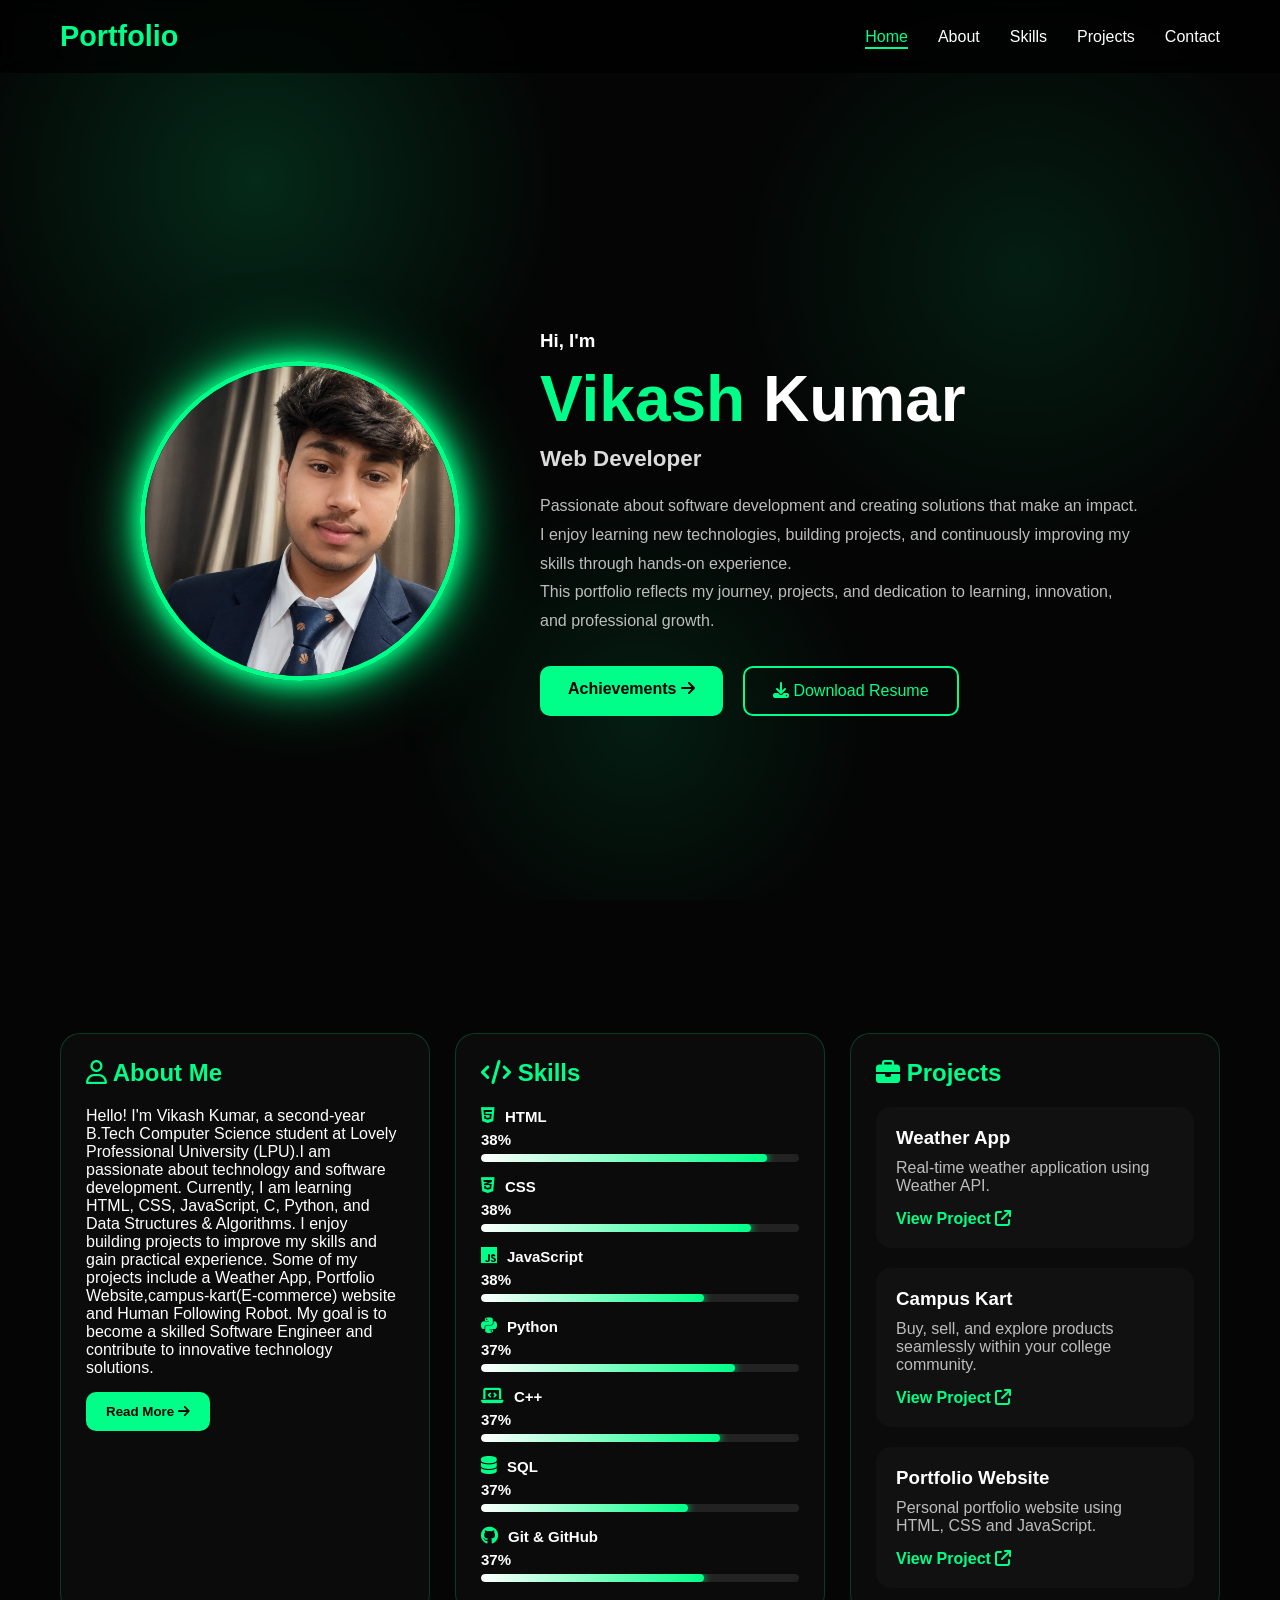
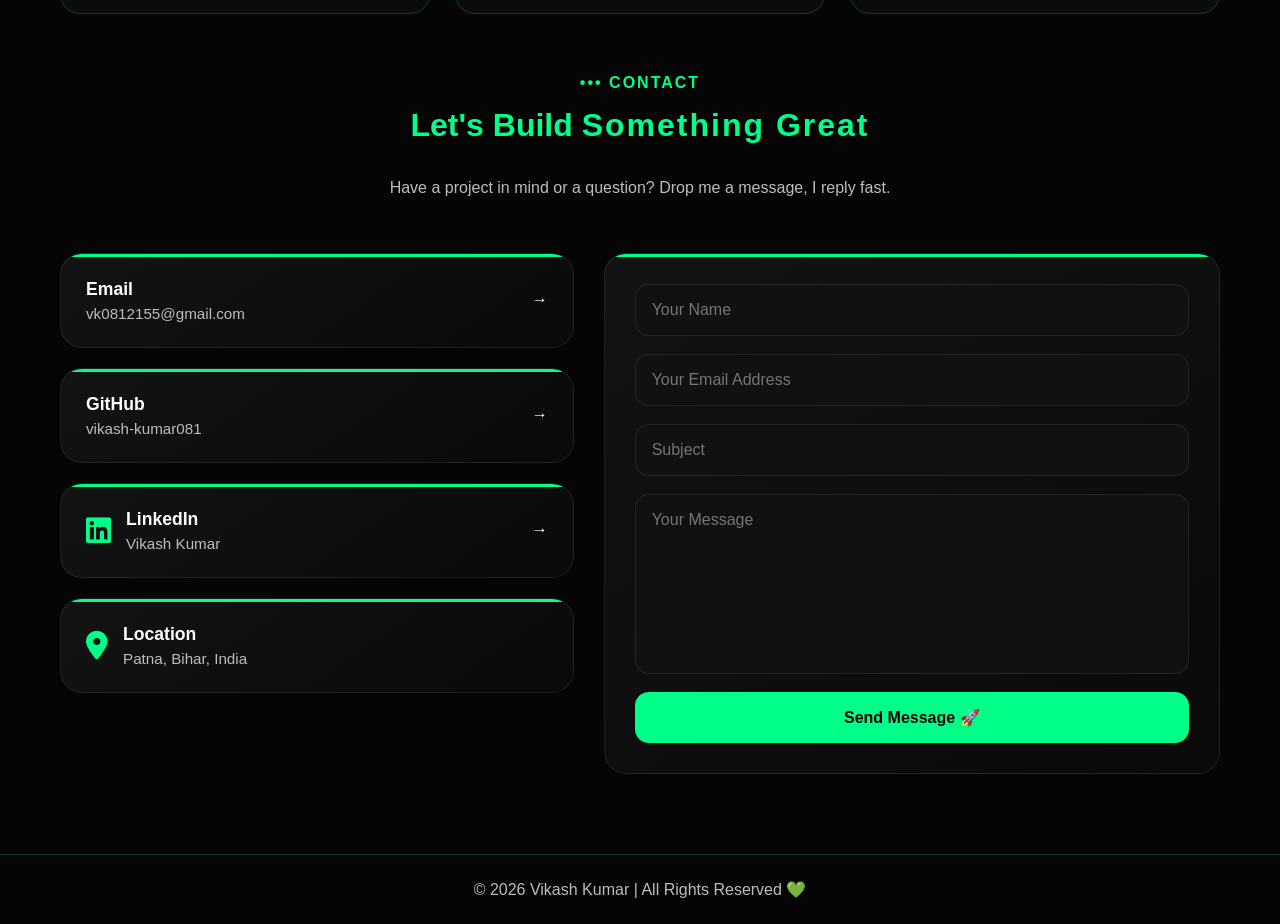
==== index.html @ dd20abb8 "Update index.html project name change" ====
<!DOCTYPE html>
<html lang="en">
<head>
<meta charset="UTF-8">
<meta name="viewport" content="width=device-width, initial-scale=1.0">
<title>Vikash Kumar | Portfolio</title>

<link rel="stylesheet" href="style.css">

<link href="https://cdnjs.cloudflare.com/ajax/libs/font-awesome/6.5.1/css/all.min.css" rel="stylesheet">
</head>

<body>

<div class="particles"></div>

<!-- NAVBAR -->
<header>
    <nav class="navbar">
        <div class="logo">
            <span>Portfolio</span>
        </div>

        <ul class="nav-links">
            <li><a href="#home" >Home</a></li>
            <li><a href="#about">About</a></li>
            <li><a href="#skills">Skills</a></li>
            <li><a href="#projects">Projects</a></li>
            <li><a href="#contact">Contact</a></li>
        </ul>
    </nav>
</header>

<!-- HOME -->

<section id="home" class="hero">

    <div class="hero-image hidden"
         style="transition-delay:100ms;">
        <img src="profile.jpeg"
             alt="Vikash Kumar"
             onclick="openImage()">
    </div>

    <div class="hero-content">

        <h3 class="hidden">
            Hi, I'm
        </h3>

        <h1 class="hidden"
            style="transition-delay:200ms;">
            <span>Vikash</span> Kumar
        </h1>

        <h2 class="hidden"
            style="transition-delay:400ms;">
            B.Tech Student |
            Aspiring Software Developer
        </h2>

        <p class="hidden"
           style="transition-delay:600ms;">
            Passionate about software development and creating solutions that make an impact.
            I enjoy learning new technologies, building projects, and continuously improving
            my skills through hands-on experience.
        </p>
            <p>
            This portfolio reflects my journey, projects, and dedication to learning,
            innovation, and professional growth.
        </p>

        <div class="hero-btns hidden"
             style="transition-delay:300ms;">

            <a href="#Achievements"
               class="btn"
               onclick="openAchievement()">
                Achievements
                <i class="fa-solid fa-arrow-right"></i>
            </a>

            <a href="New cv.jpeg"
               class="btn-outline"
               download>
                <i class="fa-solid fa-download"></i>
                Download Resume
            </a>

        </div>

    </div>

</section>
<!-- MAIN GRID -->
<section id="about" class="grid-section">

    <!-- ABOUT -->
   <div class="card hidden" id="about"
     style="transition-delay:0.1s;">

        <h2>
            <i class="fa-regular fa-user"></i>
            About Me
        </h2>

        <p>
        Hello! I'm Vikash Kumar, a second-year B.Tech Computer Science student
        at Lovely Professional University (LPU).I am passionate about technology
        and software development. Currently, I am learning HTML, CSS, JavaScript,
        C, Python, and Data Structures & Algorithms.
        I enjoy building projects to improve my skills and gain practical experience.
        Some of my projects include a Weather App, Portfolio Website,campus-kart(E-commerce) 
        website and Human Following Robot. My goal is to become a skilled Software Engineer and 
        contribute to innovative technology solutions.
        </p>

        <button class="read-btn" onclick="openAbout()">
            Read More
            <i class="fa-solid fa-arrow-right"></i>
        </button>

    </div>

    <!-- SKILLS -->
   <div class="card hidden" id="skills" style="transition-delay:0.2s;">

    <h2>
        <i class="fa-solid fa-code"></i>
        Skills
    </h2>

    <div class="skills-box">

        <div class="skill">
            <div class="skill-header">
                <span><i class="fab fa-html5"></i> HTML</span>
                <span class="percent" data-target="90">0%</span>
            </div>
            <div class="bar">
                <div class="fill" data-width="90%"></div>
            </div>
        </div>

        <div class="skill">
            <div class="skill-header">
                <span><i class="fab fa-css3-alt"></i> CSS</span>
                <span class="percent" data-target="85">0%</span>
            </div>
            <div class="bar">
                <div class="fill" data-width="85%"></div>
            </div>
        </div>

        <div class="skill">
            <div class="skill-header">
                <span><i class="fab fa-js"></i> JavaScript</span>
                <span class="percent" data-target="70">0%</span>
            </div>
            <div class="bar">
                <div class="fill" data-width="70%"></div>
            </div>
        </div>

        <div class="skill">
            <div class="skill-header">
                <span><i class="fab fa-python"></i> Python</span>
                <span class="percent" data-target="80">0%</span>
            </div>
            <div class="bar">
                <div class="fill" data-width="80%"></div>
            </div>
        </div>

        <div class="skill">
            <div class="skill-header">
                <span><i class="fas fa-laptop-code"></i> C++</span>
                <span class="percent" data-target="75">0%</span>
            </div>
            <div class="bar">
                <div class="fill" data-width="75%"></div>
            </div>
        </div>

        <div class="skill">
            <div class="skill-header">
                <span><i class="fas fa-database"></i> SQL</span>
                <span class="percent" data-target="65">0%</span>
            </div>
            <div class="bar">
                <div class="fill" data-width="65%"></div>
            </div>
        </div>

        <div class="skill">
            <div class="skill-header">
                <span><i class="fab fa-github"></i> Git & GitHub</span>
                <span class="percent" data-target="70">0%</span>
            </div>
            <div class="bar">
                <div class="fill" data-width="70%"></div>
            </div>
        </div>

    </div>

</div>
       
    <!-- PROJECTS -->
   <div class="card hidden" id="projects"
     style="transition-delay:0.4s;">

        <h2>
            <i class="fa-solid fa-briefcase"></i>
            Projects
        </h2>

        <div id="projects" class="project-box">


            <div class="project">
                <h3>Weather App</h3>
                <p>
                    Real-time weather application
                    using Weather API.
                </p>

                <a href="https://vikash-kumar081.github.io/weather-app/" target="_blank">
                    View Project
                    <i class="fa-solid fa-arrow-up-right-from-square"></i>
                </a>
            </div>

            <div class="project">
                <h3>Campus Kart</h3>
                <p>
                   Buy, sell, and explore products seamlessly within your college community.
                </p>

                
                <a href=" https://vikash-kumar081.github.io/campus-kart/" target="_blank">
                    View Project
                    <i class="fa-solid fa-arrow-up-right-from-square"></i>
                </a>
            </div>
            <div class="project">
                <h3>Portfolio Website</h3>
                <p>
                    Personal portfolio website using
                    HTML, CSS and JavaScript.
                </p>

                <a href="#">
                    View Project
                    <i class="fa-solid fa-arrow-up-right-from-square"></i>
                </a>
            </div>

        </div>

    </div>

</section>

<!-- ABOUT POPUP -->
<div class="about-popup" id="aboutPopup">

    <div class="popup-content">

        <span class="close-btn" onclick="closeAbout()">
            &times;
        </span>

        <h2>About Me</h2>

        <p>
        Beyond academics, I am passionate about coding and continuously improving my technical
        skills through practical projects and problem-solving. I enjoy learning modern web 
        technologies, building responsive websites, and exploring software development concepts. 
        Currently, I am strengthening my knowledge of Data Structures & Algorithms, Object-Oriented
        Programming, and Full-Stack Development. My goal is to secure valuable internship opportunities,
        gain real-world experience, and grow into a skilled Software Engineer capable of creating impactful
        and user-friendly applications.
        </p>

    </div>

</div>
<!-- achivement popup -->
<div class="about-popup" id="achievementPopup">

    <div class="popup-content">

        <span class="close-btn" onclick="closeAchievement()">
            &times;
        </span>

        <h2>🏆 Achievements & Certifications</h2>
        <p>
             <a href="cirtificate/c++ programming.png" target="_blank">
                 🏆 C++ Programming Certificate
             </a>
        </p>
        
        <p>
            <a href="cirtificate/mock .png" target="_blank">
                ⏰ Time Management Certificate
            </a>
        </p>

        <p>
            <a href="certificates/c-language.jpg" target="_blank">
                💻 C Programming Certificate
            </a>
        </p>
         <p>
            <a href="cirtificate/cyber security.png" target="_blank">
                🔐 Cyber Security Certificate
            </a>
        </p>

    </div>

</div>

<!-- CONTACT -->
<section id="contact" class="hidden">

    <div class="contact-heading">
        <span>••• CONTACT</span>
        <h2>Let's Build <span>Something Great</span></h2>
        <p>
            Have a project in mind or a question?
            Drop me a message, I reply fast.
        </p>
    </div>

    <div class="contact-container">

        <div class="contact-info">

           <a href="mailto:vk0812155@gmail.com"
                class="contact-card hidden"
            style="transition-delay:0.1s;">
                <div>
                    <h3>Email</h3>
                    <p>vk0812155@gmail.com</p>
                </div>
                <span>→</span>
            </a>

           <a href="https://github.com/vikash-kumar081"
                target="_blank"
                class="contact-card hidden"
                    style="transition-delay:0.3s;">

                <div>
                    <h3>GitHub</h3>
                    <p>vikash-kumar081</p>
                </div>

                <span>→</span>

            </a>

            <a href="https://www.linkedin.com/in/vikash-kumar-716b4a37b"
                target="_blank"
                class="contact-card hidden"
                    style="transition-delay:0.5s;">

                <i class="fab fa-linkedin"></i>

                <div>
                    <h3>LinkedIn</h3>
                    <p>Vikash Kumar</p>
                </div>

                <span>→</span>

            </a>

         <div class="contact-card hidden"
            style="transition-delay:0.7s;">

                <i class="fas fa-location-dot"></i>

                <div>
                    <h3>Location</h3>
                    <p>Patna, Bihar, India</p>
                </div>

            </div>

        </div>

 <form class="contact-form hidden"
      style="transition-delay:0.9s;"
      action="https://formsubmit.co/vk0218155@gmail.com"
      method="POST">

    <input type="hidden" name="_subject" value="New Portfolio Message">

    <input type="hidden" name="_captcha" value="false">

    <input
        type="text"
        name="name"
        placeholder="Your Name"
        required>

    <input
        type="email"
        name="email"
        placeholder="Your Email Address"
        autocomplete="email"
        required>

    <input
        type="text"
        name="subject"
        placeholder="Subject">

    <textarea
        name="message"
        placeholder="Your Message"
        required></textarea>

    <button type="submit">
        Send Message 🚀
    </button>

</form>
    </div>

</section>
<footer>
    © 2026 Vikash Kumar | All Rights Reserved 💚
</footer>
<div id="imagePopup" class="image-popup">

    <span class="close-image" onclick="closeImage()">
        &times;
    </span>

    <img src="profile.jpeg" class="full-image">

</div>

<script src="script.js"></script>

</body>
</html>
---- style.css ----
*{
margin:0;
padding:0;
box-sizing:border-box;
scroll-behavior:smooth;
font-family:'Poppins',sans-serif;
}

body{
background:#050505;
color:white;
overflow-x:hidden;
}

/* BACKGROUND */

.particles{
position:fixed;
width:100%;
height:100%;
top:0;
left:0;
background:
radial-gradient(circle at 20% 20%,rgba(0,255,136,.15),transparent 25%),
radial-gradient(circle at 80% 30%,rgba(0,255,136,.1),transparent 25%),
radial-gradient(circle at 50% 80%,rgba(0,255,136,.1),transparent 25%);
z-index:-1;
}

/* NAVBAR */

header{
position:sticky;
top:0;
z-index:1000;
backdrop-filter:blur(10px);
background:rgba(0,0,0,.7);
}

.navbar{
max-width:1200px;
margin:auto;
display:flex;
justify-content:space-between;
align-items:center;
padding:20px;
}

.logo{
font-size:1.8rem;
font-weight:700;
}

.logo span{
color:#00ff88;
}

.nav-links{
display:flex;
gap:30px;
list-style:none;
margin:0;
padding:0;
}

.nav-links li{
list-style:none;
}

.nav-links a{
position:relative;
text-decoration:none;
color:white;
font-weight:500;
transition:.3s;
}

.nav-links a::after{
content:"";
position:absolute;
left:0;
bottom:-4px;
width:0;
height:2px;
background:#00ff88;
transition:width .3s ease;
}

.nav-links a:hover{
color:#00ff88;
}

.nav-links a:hover::after{
width:100%;
}

.nav-links a.active{
color:#00ff88 !important;
}

.nav-links a.active::after{
width:100% !important;
background:#00ff88;
}
/* HERO */

.hero{
max-width:1200px;
margin:auto;
min-height:100vh;
display:flex;
justify-content:center;
align-items:center;
gap:80px;
padding:50px 20px;
}

.hero-image img{
width:320px;
height:320px;
object-fit:cover;
border-radius:50%;
border:5px solid #00ff88;

box-shadow:
0 0 20px #00ff88,
0 0 40px #00ff88,
0 0 80px rgba(0,255,136,.5);

animation:float 4s ease-in-out infinite;
}

@keyframes float{
0%,100%{
transform:translateY(0);
}
50%{
transform:translateY(-15px);
}
}

.hero-content h2{
font-size:1.2rem;
color:#bdbdbd;
}

.hero-content h1{
font-size:4rem;
margin:10px 0;
}

.hero-content h1 span{
color:#00ff88;
}

.hero-content h2{
font-size:1.4rem;
margin-bottom:20px;
color:#dcdcdc;
}

.hero-content p{
line-height:1.8;
color:#bdbdbd;
font-size: 1rem;
max-width:600px;
font-weight: 500;
}

/* BUTTONS */

.hero-btns{
margin-top:30px;
display:flex;
gap:20px;
flex-wrap:wrap;
}

.btn{
padding:14px 28px;
background:#00ff88;
color:black;
font-weight:600;
border-radius:10px;
text-decoration:none;
transition:.3s;
}

.btn:hover{
transform:translateY(-5px);
box-shadow:0 0 20px #00ff88;
}

.btn-outline{
padding:14px 28px;
border:2px solid #00ff88;
color:#00ff88;
border-radius:10px;
text-decoration:none;
transition:.3s;
}

.btn-outline:hover{
background:#00ff88;
color:black;
}

/* GRID SECTION */

.grid-section{
max-width:1200px;
margin:auto;
padding:60px 20px;
display:grid;
grid-template-columns:repeat(auto-fit,minmax(320px,1fr));
gap:25px;
}

.card{
background:#0b0b0b;
padding:25px;
border-radius:20px;
border:1px solid rgba(0,255,136,.2);
transition:.4s;
}

.card:hover{
transform:translateY(-8px);
border-color:#00ff88;
box-shadow:0 0 20px rgba(0,255,136,.3);
}

.card h2{
margin-bottom:20px;
color:#00ff88;
}

/* SKILLS */

.skills-box{
display:flex;
flex-direction:column;
gap:15px;
margin-top:15px;
}

.skill span{
display:flex;
align-items:center;
gap:10px;
font-size:15px;
font-weight:600;
margin-bottom:6px;
color:white;
}

.skill i{
color:#00ff88;
font-size:18px;
}

.bar{
width:100%;
height:8px;
background:#222;
border-radius:20px;
overflow:hidden;
}

.fill{
height:100%;
width:0;

background:linear-gradient(90deg,#ffffff,#00ff88);
box-shadow:0 0 10px rgba(255,255,255,.2);
border-radius:20px;
box-shadow:0 0 10px #00ff88;
transition:width 2s ease;
}

/* PROJECTS */

.project-box{
display:flex;
flex-direction:column;
gap:20px;
}

.project{
padding:20px;
background:#111;
border-radius:15px;
}

.project h3{
margin-bottom:10px;
}

.project p{
color:#bdbdbd;
margin-bottom:15px;
}

.project a{
text-decoration:none;
color:#00ff88;
font-weight:600;
}

/* READ MORE BUTTON */
.read-btn{
margin-top:15px;
padding:12px 20px;
background:#00ff88;
border:none;
border-radius:10px;
cursor:pointer;
font-weight:600;
}

/* POPUP */

.about-popup{
display:none;
position:fixed;
top:0;
left:0;
width:100%;
height:100%;
background:rgba(0,0,0,.9);
justify-content:center;
align-items:center;
z-index:9999;
padding:20px;
}

.popup-content{
width:90%;
max-width:700px;
max-height:85vh;
overflow-y:auto;
background:#0b0b0b;
padding:40px;
border-radius:20px;
border:1px solid #00ff88;
position:relative;
}

.popup-content h2{
color:#00ff88;
margin-bottom:20px;
}

.popup-content p{
line-height:1.8;
color:#d0d0d0;
}

.close-btn{
position:absolute;
right:25px;
top:15px;
font-size:35px;
cursor:pointer;
color:#00ff88;
}

/* CONTACT */


#contact h2{
font-size:2rem;
margin-bottom:30px;
color:#00ff88;
}

.social-icons{
display:flex;
justify-content:center;
gap:30px;
}

.social-icons a{
width:65px;
height:65px;
display:flex;
align-items:center;
justify-content:center;
border-radius:50%;
font-size:28px;
text-decoration:none;
color:#00ff88;
border:2px solid #00ff88;
transition:.3s;
}

.social-icons a:hover{
background:#00ff88;
color:black;
transform:translateY(-8px);
box-shadow:0 0 25px #00ff88;
}

/* FOOTER */

footer{
padding:25px;
text-align:center;
border-top:1px solid rgba(0,255,136,.2);
color:#bdbdbd;
}

/* RESPONSIVE */

@media(max-width:900px){

.hero{
flex-direction:column;
text-align:center;
min-height:auto;
padding:40px 20px 10px;
gap:30px;
}

.hero-content h1{
font-size:3rem;
}

.hero-image img{
width:250px;
height:250px;
}
}

/* ================= CONTACT SECTION ================= */

#contact{
max-width:1200px;
margin:auto;
padding:0px 20px 80px;
}

.contact-heading{
text-align:center;
margin-bottom:50px;
}

.contact-heading span{
color:#00ff88;
font-weight:600;
letter-spacing:2px;
}

.contact-heading h2{
font-size:3rem;
margin:15px 0;
font-weight:700;
}

.contact-heading h2 span{
color:#00ff88;
}

.contact-heading p{
color:#bdbdbd;
max-width:600px;
margin:auto;
line-height:1.8;
}

.contact-container{
display:grid;
grid-template-columns:1fr 1.2fr;
gap:30px;
align-items:start;
}

/* ================= CONTACT INFO ================= */

.contact-info{
display:flex;
flex-direction:column;
gap:20px;
}

.contact-card{
opacity:0;
animation-fill-mode:forwards;
background:linear-gradient(
145deg,
rgba(20,20,20,.95),
rgba(10,10,10,.95)
);

border:1px solid rgba(255,255,255,.08);

border-radius:22px;

padding:25px;

display:flex;

align-items:center;

justify-content:space-between;

color:white;

text-decoration:none;

transition:.4s ease;

backdrop-filter:blur(12px);

position:relative;

overflow:hidden;
}

.contact-card::before{
content:"";
position:absolute;
top:0;
left:0;
width:100%;
height:3px;
background:#00ff88;
}

.contact-card:hover{

transform:translateX(12px) scale(1.02);
border-color:#00ff88;

box-shadow:
0 10px 30px rgba(0,255,136,.18);
}

.contact-card i{
font-size:1.8rem;
color:#00ff88;
margin-right:15px;
}

.contact-card div{
flex:1;
}

.contact-card h3{
margin-bottom:5px;
font-size:1.1rem;
}

.contact-card p{
color:#bdbdbd;
font-size:.95rem;
}

/* ================= CONTACT FORM ================= */

.contact-form{

background:linear-gradient(
145deg,
rgba(20,20,20,.95),
rgba(10,10,10,.95)
);

border:1px solid rgba(255,255,255,.08);

border-radius:22px;

padding:30px;

display:flex;

flex-direction:column;

gap:18px;

backdrop-filter:blur(12px);

position:relative;

overflow:hidden;
}

.contact-form::before{
content:"";
position:absolute;
top:0;
left:0;
width:100%;
height:3px;
background:#00ff88;
}

.contact-form input,
.contact-form textarea{
background:#111;
border:1px solid rgba(255,255,255,.08);
padding:16px;
border-radius:14px;
outline:none;
color:white;
font-size:1rem;
transition:.3s;
}

.contact-form input:focus,
.contact-form textarea:focus{
border-color:#00ff88;
box-shadow:0 0 15px rgba(0,255,136,.25);
}

.contact-form textarea{
height:180px;
resize:none;
}

.contact-form button{
padding:16px;
border:none;
border-radius:14px;
background:#00ff88;
color:black;
font-weight:700;
font-size:1rem;
cursor:pointer;
transition:.3s;
}

.contact-form button:hover{
transform:translateY(-4px);

box-shadow:0 0 25px #00ff88;
}

/* ================= MOBILE ================= */

@media(max-width:768px){

.contact-heading h2{
font-size:2rem;
}

.contact-container{
grid-template-columns:1fr;
gap:20px;
}

.contact-card{
padding:20px;
}

.contact-form{
padding:20px;
}

}
.hero-image img{
cursor:pointer;
}
.image-popup{
display:none;
position:fixed;
top:0;
left:0;
width:100%;
height:100%;
background:rgba(0,0,0,0.95);
justify-content:center;
align-items:center;
z-index:99999;
}

.full-image{
max-width:90%;
max-height:90%;
border-radius:15px;
border:3px solid #00ff88;
box-shadow:0 0 30px #00ff88;
}

.close-image{
position:absolute;
top:20px;
right:40px;
font-size:50px;
color:#00ff88;
cursor:pointer;
}
.hidden{
opacity:0;
transform:translateX(-80px);
transition:all 0.8s ease;
}

.show{
opacity:1;
transform:translateX(0);
}

.hero-image.hidden{
    transform: translateX(-60px);
}

.hero-image.show{
    transform: translateX(0);
}
@media (max-width: 768px) {

    .navbar{
        display: flex;
        flex-direction: row !important;
        justify-content: space-between;
        align-items: center;
         padding:12px 10px;
        gap:0;
    }

    .logo{
        margin: 0;
        font-size:1rem;
        white-space:nowrap;
    }

    .nav-links{
        display: flex;
        flex-direction: row !important;
        flex-wrap: nowrap;
        gap:10px;
        margin: 0;
        padding: 0;
    }

    .nav-links a{
        font-size: 0.85rem;
    }
 
    .logo span{
        font-size: 1rem; /* pehle 1.2rem tha */
        white-space: nowrap;
    }
    .popup-content{
    width:95%;
    max-height:80vh;
    padding:25px 20px;
}

    .close-btn{
    top:10px;
    right:15px;
    font-size:30px;
    position:sticky;
}
}
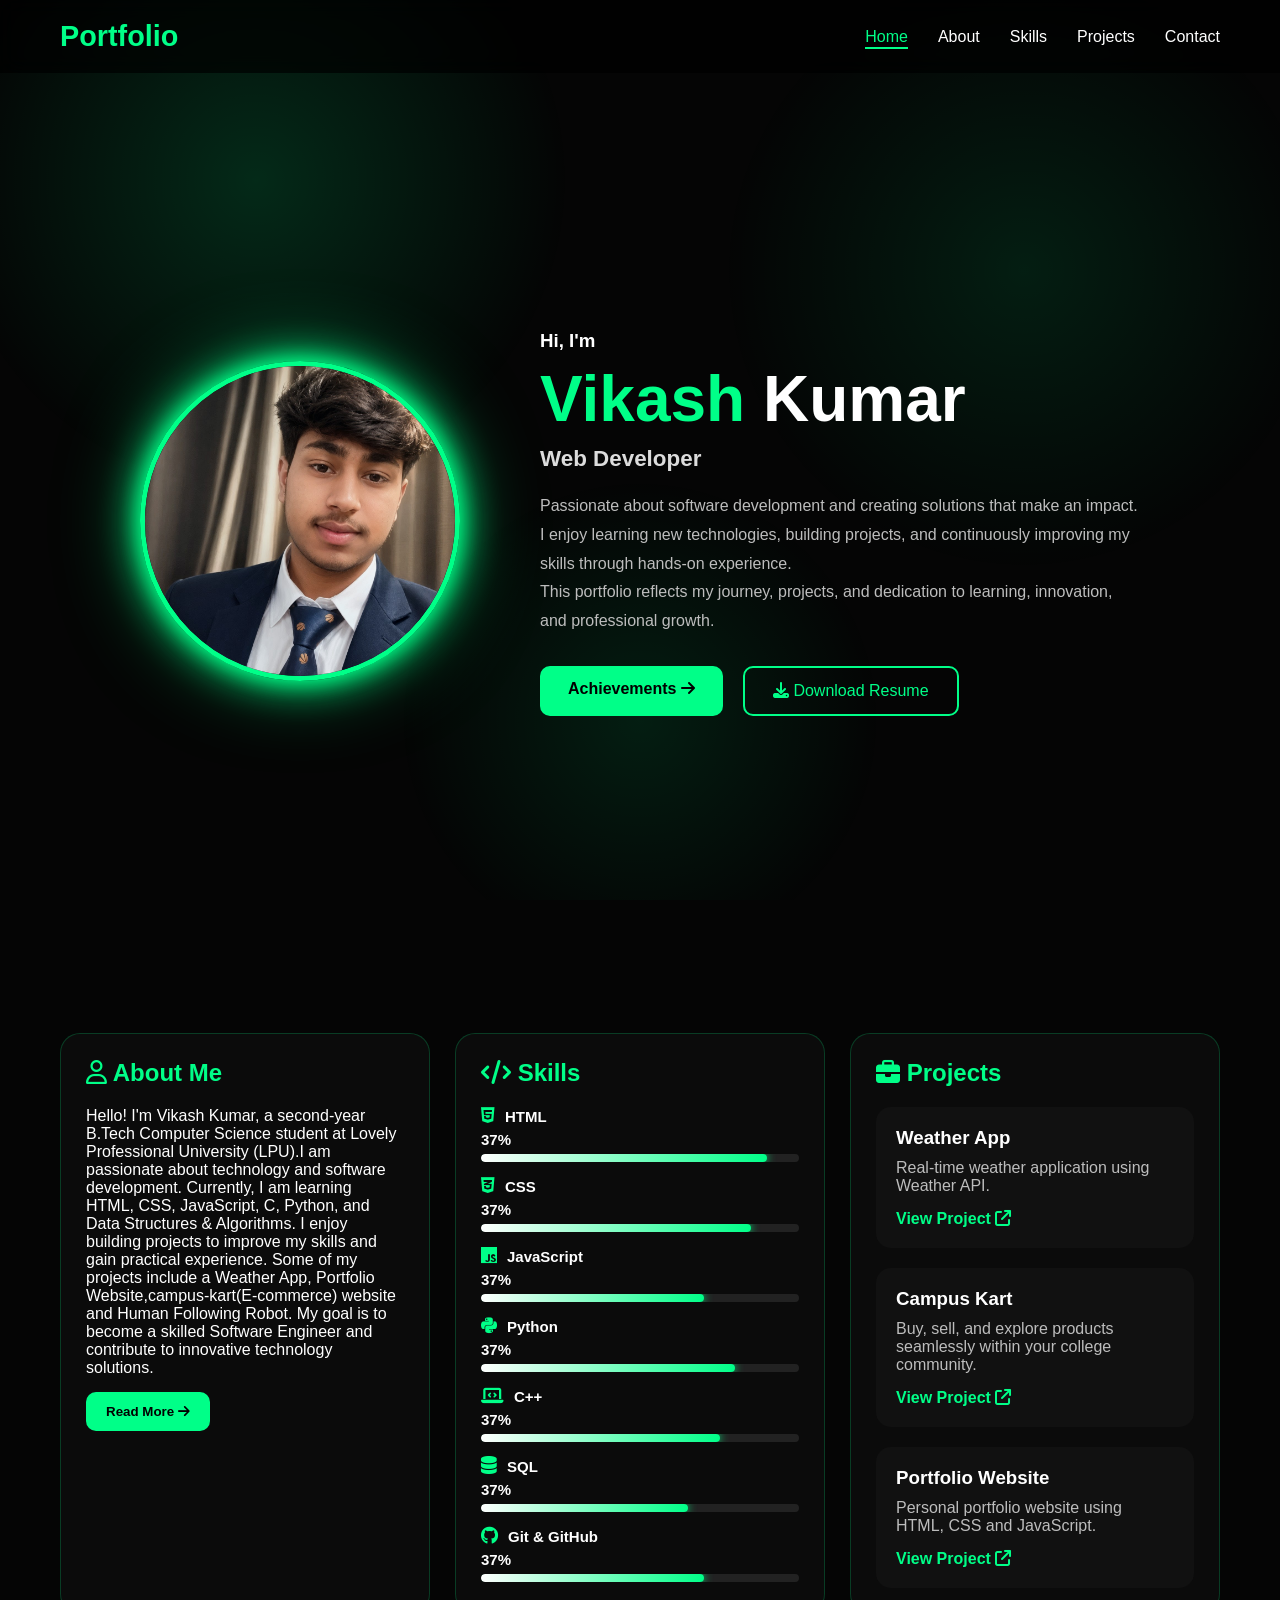
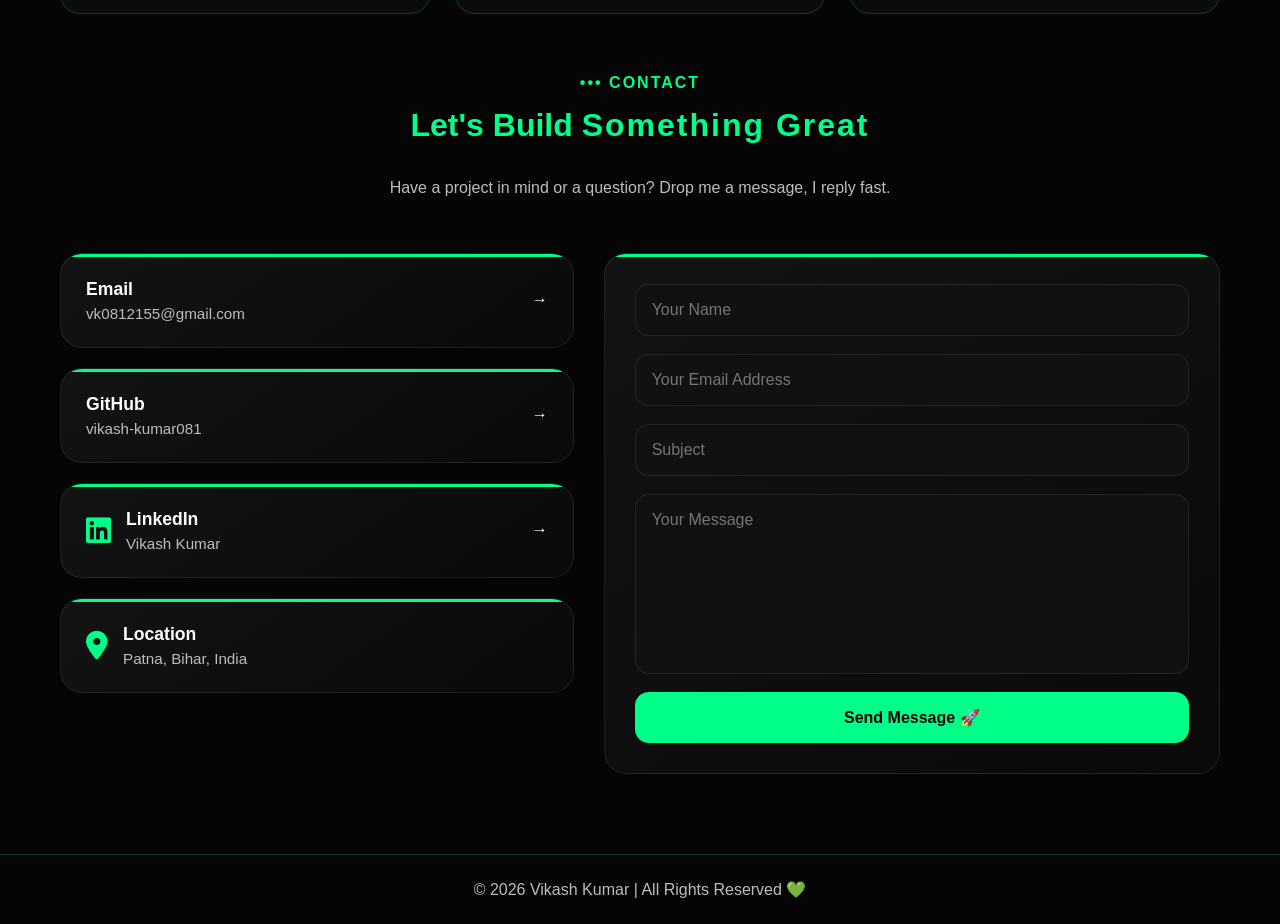
==== commit 8fe528c6: "Update index.html add c programming cirtificate" ====
--- a/index.html
+++ b/index.html
@@ -309,7 +309,7 @@
         </p>
 
         <p>
-            <a href="certificates/c-language.jpg" target="_blank">
+            <a href="cirtificate/c programming cirtificate.png" target="_blank">
                 💻 C Programming Certificate
             </a>
         </p>
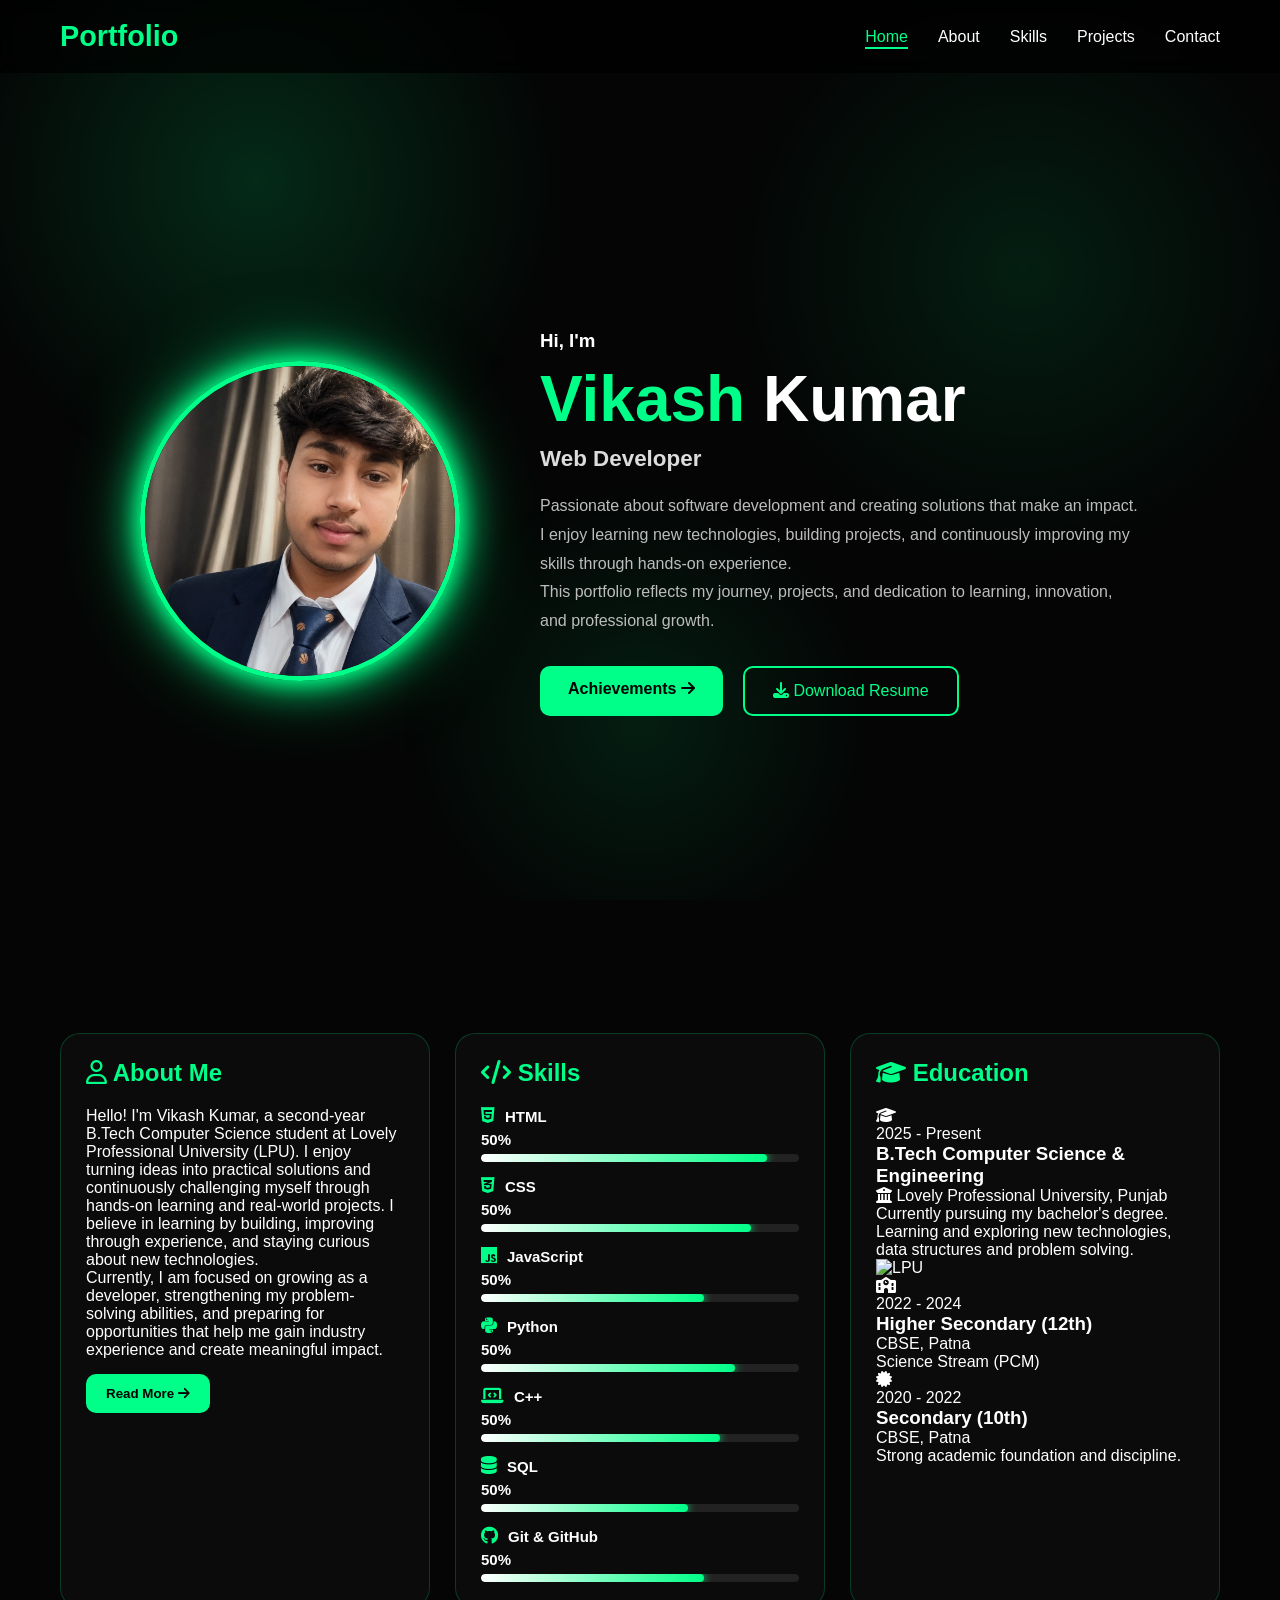
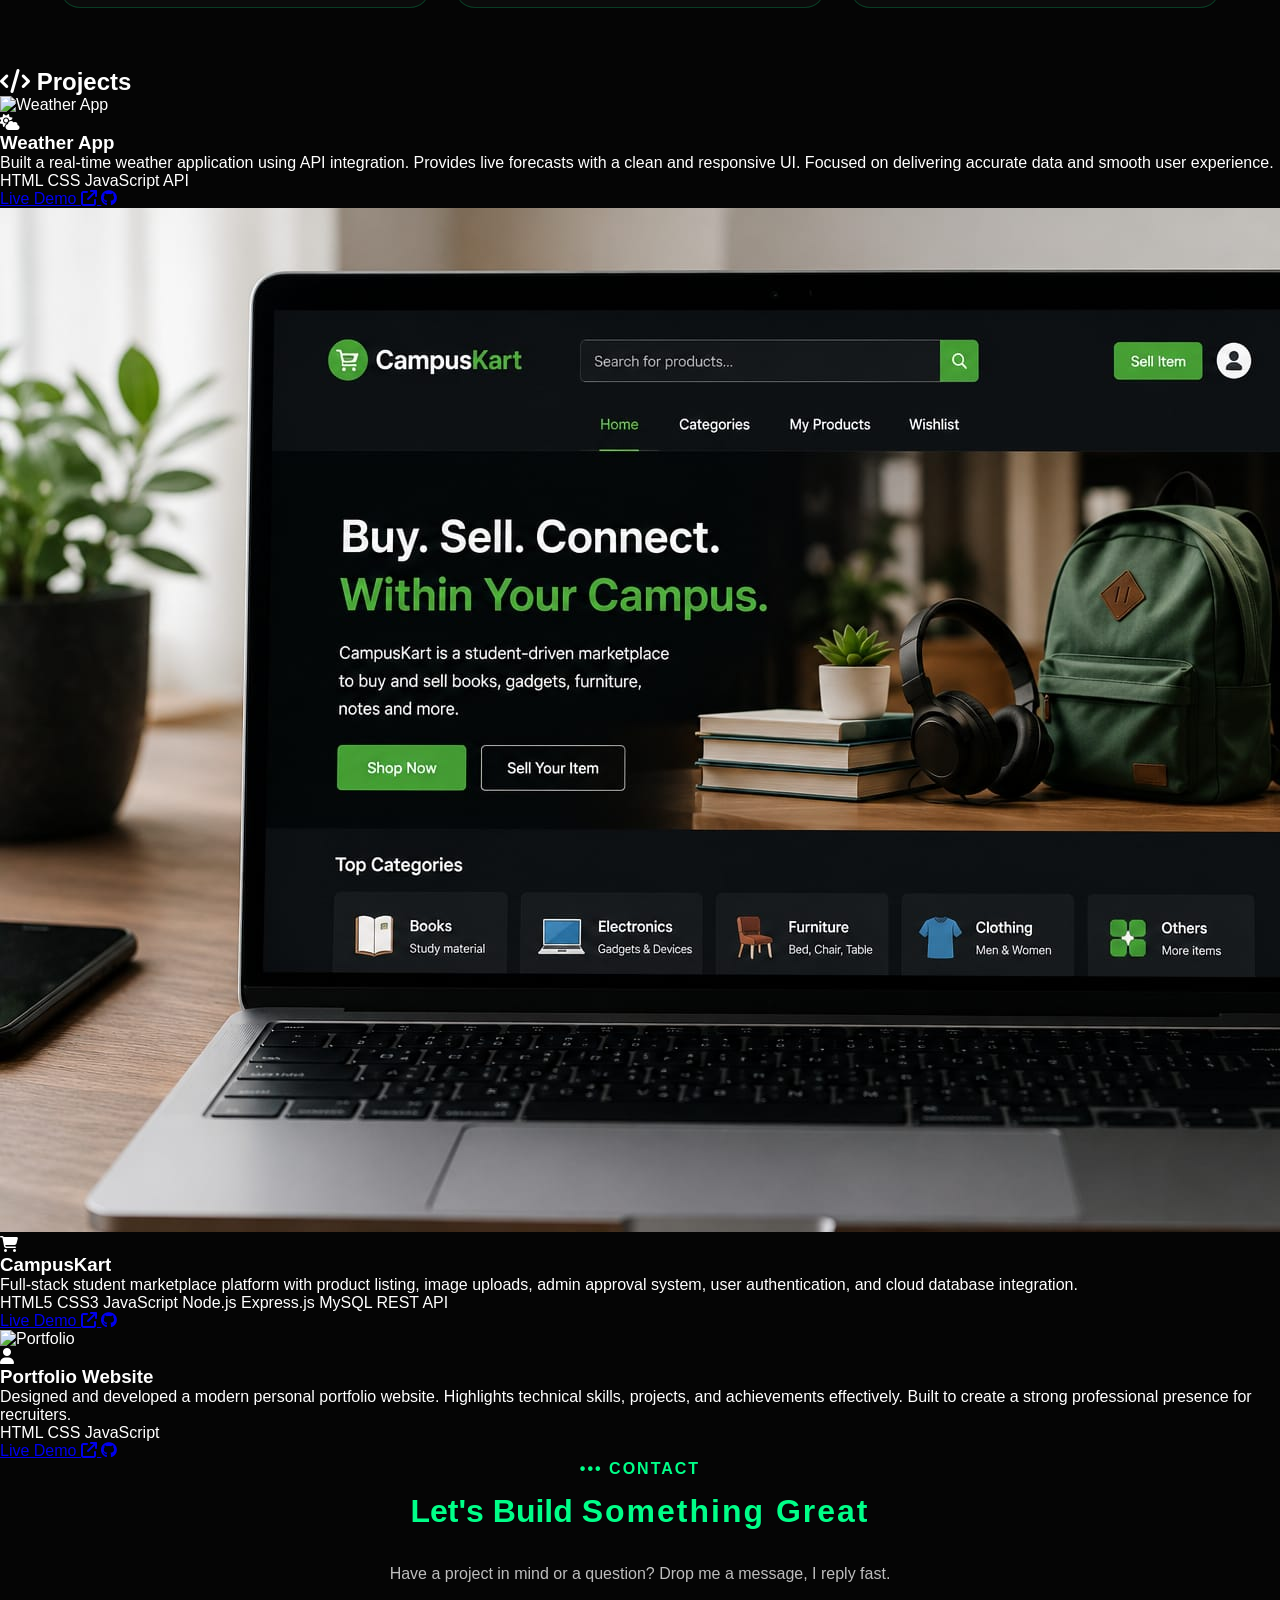
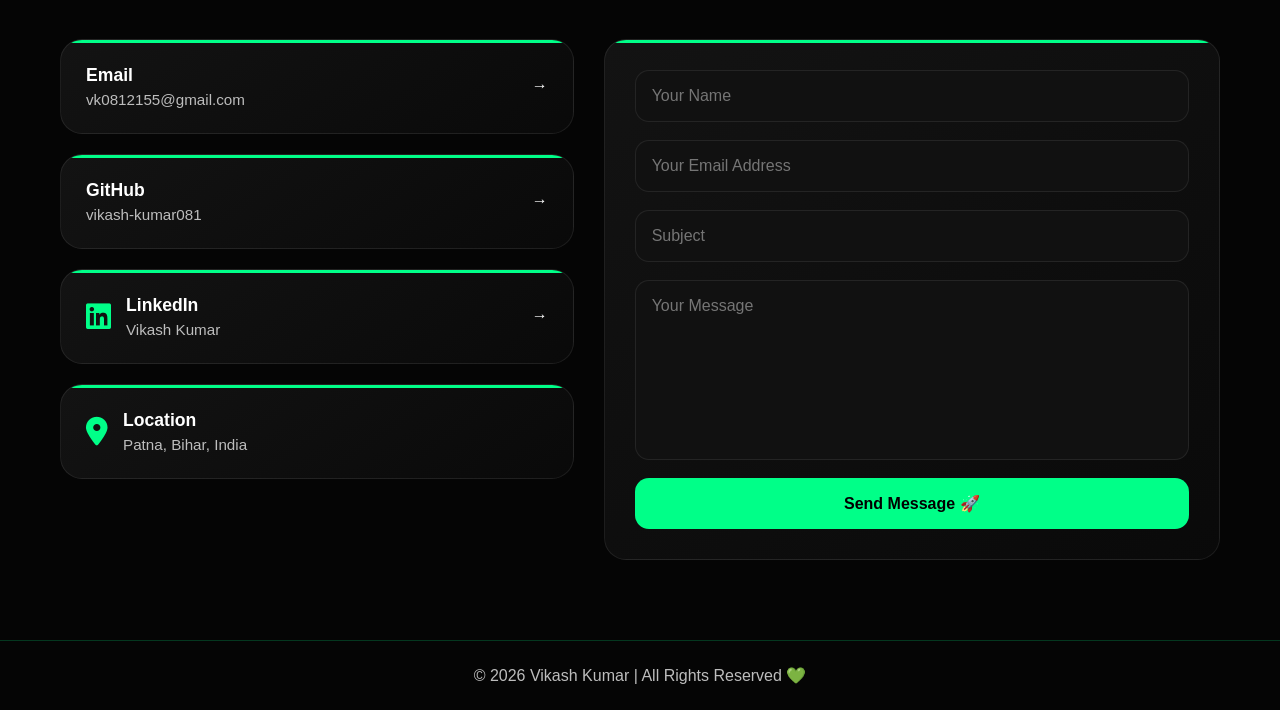
==== commit ee82fe2d: "Update index.html add new project section" ====
--- a/index.html
+++ b/index.html
@@ -65,13 +65,14 @@
             I enjoy learning new technologies, building projects, and continuously improving
             my skills through hands-on experience.
         </p>
-            <p>
+            <p class="hidden"
+           style="transition-delay:600ms;">
             This portfolio reflects my journey, projects, and dedication to learning,
             innovation, and professional growth.
         </p>
 
         <div class="hero-btns hidden"
-             style="transition-delay:300ms;">
+             style="transition-delay:900ms;">
 
             <a href="#Achievements"
                class="btn"
@@ -96,7 +97,7 @@
 <section id="about" class="grid-section">
 
     <!-- ABOUT -->
-   <div class="card hidden" id="about"
+   <div class="card hidden" 
      style="transition-delay:0.1s;">
 
         <h2>
@@ -104,16 +105,20 @@
             About Me
         </h2>
 
-        <p>
-        Hello! I'm Vikash Kumar, a second-year B.Tech Computer Science student
-        at Lovely Professional University (LPU).I am passionate about technology
-        and software development. Currently, I am learning HTML, CSS, JavaScript,
-        C, Python, and Data Structures & Algorithms.
-        I enjoy building projects to improve my skills and gain practical experience.
-        Some of my projects include a Weather App, Portfolio Website,campus-kart(E-commerce) 
-        website and Human Following Robot. My goal is to become a skilled Software Engineer and 
-        contribute to innovative technology solutions.
-        </p>
+   <p class="about-text">
+Hello! I'm Vikash Kumar, a second-year B.Tech Computer Science
+student at Lovely Professional University (LPU).
+
+I enjoy turning ideas into practical solutions and continuously
+challenging myself through hands-on learning and real-world
+projects. I believe in learning by building, improving through
+experience, and staying curious about new technologies.
+
+<br>
+Currently, I am focused on growing as a developer, strengthening
+my problem-solving abilities, and preparing for opportunities
+that help me gain industry experience and create meaningful impact.
+</p>
 
         <button class="read-btn" onclick="openAbout()">
             Read More
@@ -123,7 +128,7 @@
     </div>
 
     <!-- SKILLS -->
-   <div class="card hidden" id="skills" style="transition-delay:0.2s;">
+   <div class="card hidden" id="skills" style="transition-delay:0.4s;">
 
     <h2>
         <i class="fa-solid fa-code"></i>
@@ -205,61 +210,101 @@
     </div>
 
 </div>
-       
-    <!-- PROJECTS -->
-   <div class="card hidden" id="projects"
-     style="transition-delay:0.4s;">
-
-        <h2>
-            <i class="fa-solid fa-briefcase"></i>
-            Projects
-        </h2>
-
-        <div id="projects" class="project-box">
-
-
-            <div class="project">
-                <h3>Weather App</h3>
-                <p>
-                    Real-time weather application
-                    using Weather API.
+ <div class="card hidden education-card"
+     id="education"
+     style="transition-delay:0.6s;">
+
+    <h2>
+        <i class="fa-solid fa-graduation-cap"></i>
+        Education
+    </h2>
+
+    <div class="timeline">
+
+        <div class="timeline-item">
+
+            <div class="timeline-icon">
+                <i class="fa-solid fa-graduation-cap"></i>
+            </div>
+
+            <div class="timeline-content">
+
+                <span class="year-badge">2025 - Present</span>
+
+                <div class="edu-top">
+
+                    <div>
+                        <h3>B.Tech Computer Science & Engineering</h3>
+                            <p class="college lpu-college">
+                            <i class="fa-solid fa-building-columns"></i>
+                                     Lovely Professional University, Punjab
+                             </p>
+                       
+
+                        <p>
+                            Currently pursuing my bachelor's degree.
+                            Learning and exploring new technologies,
+                            data structures and problem solving.
+                        </p>
+                    </div>
+
+                  <img src="logo lpu.jfif"
+     alt="LPU"
+     class="lpu-logo">
+                </div>
+
+            </div>
+
+        </div>
+
+        <div class="timeline-item">
+
+            <div class="timeline-icon">
+                <i class="fa-solid fa-school"></i>
+            </div>
+
+            <div class="timeline-content">
+
+                <span class="year-badge">2022 - 2024</span>
+
+                <h3>Higher Secondary (12th)</h3>
+
+                <p class="college">
+                    CBSE, Patna
                 </p>
-
-                <a href="https://vikash-kumar081.github.io/weather-app/" target="_blank">
-                    View Project
-                    <i class="fa-solid fa-arrow-up-right-from-square"></i>
-                </a>
-            </div>
-
-            <div class="project">
-                <h3>Campus Kart</h3>
-                <p>
-                   Buy, sell, and explore products seamlessly within your college community.
+                <p class="edu-desc">
+    Science Stream (PCM)
+</p>
+            </div>
+
+        </div>
+
+        <div class="timeline-item">
+
+            <div class="timeline-icon">
+                <i class="fa-solid fa-certificate"></i>
+            </div>
+
+            <div class="timeline-content">
+
+                <span class="year-badge">2020 - 2022</span>
+
+                <h3>Secondary (10th)</h3>
+
+                <p class="college">
+                    CBSE, Patna
                 </p>
-
-                
-                <a href=" https://vikash-kumar081.github.io/campus-kart/" target="_blank">
-                    View Project
-                    <i class="fa-solid fa-arrow-up-right-from-square"></i>
-                </a>
-            </div>
-            <div class="project">
-                <h3>Portfolio Website</h3>
-                <p>
-                    Personal portfolio website using
-                    HTML, CSS and JavaScript.
-                </p>
-
-                <a href="#">
-                    View Project
-                    <i class="fa-solid fa-arrow-up-right-from-square"></i>
-                </a>
-            </div>
-
-        </div>
-
-    </div>
-
+                <p class="edu-desc">
+    Strong academic foundation and discipline.
+</p>
+            </div>
+
+        </div>
+
+    </div>
+
+</div>      
+  
 </section>
 
 <!-- ABOUT POPUP -->
@@ -273,16 +318,27 @@
 
         <h2>About Me</h2>
 
-        <p>
-        Beyond academics, I am passionate about coding and continuously improving my technical
-        skills through practical projects and problem-solving. I enjoy learning modern web 
-        technologies, building responsive websites, and exploring software development concepts. 
-        Currently, I am strengthening my knowledge of Data Structures & Algorithms, Object-Oriented
-        Programming, and Full-Stack Development. My goal is to secure valuable internship opportunities,
-        gain real-world experience, and grow into a skilled Software Engineer capable of creating impactful
-        and user-friendly applications.
-        </p>
-
+     <p>
+Beyond academics, I strongly believe that learning should
+never stop. I enjoy exploring new ideas, understanding
+different perspectives, and continuously working on my
+personal and professional growth.
+
+I see every challenge as an opportunity to learn something
+new and improve myself. Whether it is learning a new concept,
+working on a project, or solving a difficult problem, I try
+to approach it with patience, dedication, and a positive mindset.
+
+Apart from technical growth, I value discipline, teamwork,
+adaptability, and effective communication. These qualities
+help me work better with others and prepare me for real-world
+professional environments.
+
+In the coming years, I aim to gain industry experience,
+contribute to impactful projects, and grow into a confident
+Software Engineer who can create innovative solutions and
+deliver value to people through technology.
+</p>
     </div>
 
 </div>
@@ -322,6 +378,199 @@
     </div>
 
 </div>
+<!-- ================= PROJECTS SECTION ================= -->
+
+<section id="projects" class="premium-projects">
+
+    <div class="project-header">
+        <h2>
+            <i class="fa-solid fa-code"></i>
+            Projects
+        </h2>
+    </div>
+
+    <div class="premium-grid">
+
+        <!-- WEATHER APP -->
+
+        <div class="premium-card hidden card-1">
+
+            <div class="project-image">
+                <img src="weather app image.png" alt="Weather App">
+            </div>
+
+            <div class="project-info">
+
+                <div class="title-row">
+
+                    <div class="title-left">
+
+                        <div class="project-icon">
+                            <i class="fa-solid fa-cloud-sun"></i>
+                        </div>
+
+                        <h3>Weather App</h3>
+
+                    </div>
+
+                </div>
+
+     <p>
+Built a real-time weather application using API integration.
+Provides live forecasts with a clean and responsive UI.
+Focused on delivering accurate data and smooth user experience.
+</p>
+                <div class="tech-tags">
+                    <span>HTML</span>
+                    <span>CSS</span>
+                    <span>JavaScript</span>
+                    <span>API</span>
+                </div>
+<div class="project-actions">
+
+    <a href="https://vikash-kumar081.github.io/weather-app/"
+       target="_blank"
+       class="view-btn">
+        Live Demo
+        <i class="fa-solid fa-arrow-up-right-from-square"></i>
+    </a>
+
+    <a href="https://github.com/vikash-kumar081/weather-app"
+       target="_blank"
+       class="github-btn">
+        <i class="fab fa-github"></i>
+    </a>
+
+</div>
+
+            </div>
+
+        </div>
+
+        <!-- CAMPUSKART -->
+
+        <div class="premium-card hidden card-2">
+
+            <div class="project-image">
+                <img src="campus cart thumbnal 3.jpeg" alt="CampusKart">
+            </div>
+
+            <div class="project-info">
+
+                <div class="title-row">
+
+                    <div class="title-left">
+
+                        <div class="project-icon">
+                            <i class="fa-solid fa-cart-shopping"></i>
+                        </div>
+
+                        <h3>CampusKart</h3>
+
+                    </div>
+                </div>
+
+              <p>
+Full-stack student marketplace platform with product listing,
+image uploads, admin approval system, user authentication,
+and cloud database integration.
+</p>
+            <div class="tech-tags">
+    <span>HTML5</span>
+    <span>CSS3</span>
+    <span>JavaScript</span>
+    <span>Node.js</span>
+    <span>Express.js</span>
+    <span>MySQL</span>
+    <span>REST API</span>
+   
+</div>
+
+               <div class="project-actions">
+
+    <a href="https://vikash-kumar081.github.io/campus-kart/"
+       target="_blank"
+       class="view-btn">
+
+        Live Demo
+        <i class="fa-solid fa-arrow-up-right-from-square"></i>
+
+    </a>
+
+    <a href="https://github.com/vikash-kumar081/campus-kart2"
+       target="_blank"
+       class="github-btn">
+
+        <i class="fab fa-github"></i>
+
+    </a>
+
+</div>
+
+            </div>
+
+        </div>
+
+        <!-- PORTFOLIO -->
+
+        <div class="premium-card hidden card-3">
+
+            <div class="project-image">
+                <img src="portfolio website.jpeg"
+                     alt="Portfolio">
+            </div>
+
+            <div class="project-info">
+
+                <div class="title-row">
+
+                    <div class="title-left">
+
+                        <div class="project-icon">
+                            <i class="fa-solid fa-user"></i>
+                        </div>
+
+                        <h3>Portfolio Website</h3>
+
+                    </div>
+
+
+                </div>
+<p>
+Designed and developed a modern personal portfolio website.
+Highlights technical skills, projects, and achievements effectively.
+Built to create a strong professional presence for recruiters.
+</p>
+
+                <div class="tech-tags">
+                    <span>HTML</span>
+                    <span>CSS</span>
+                    <span>JavaScript</span>
+                </div>
+<div class="project-actions">
+
+    <a href="https://vikash-kumar081.github.io/portfolio/"
+       target="_blank"
+       class="view-btn">
+        Live Demo
+        <i class="fa-solid fa-arrow-up-right-from-square"></i>
+    </a>
+
+    <a href="https://github.com/vikash-kumar081/portfolio"
+       target="_blank"
+       class="github-btn">
+        <i class="fab fa-github"></i>
+    </a>
+
+</div>
+
+            </div>
+
+        </div>
+
+    </div>
+
+</section>
 
 <!-- CONTACT -->
 <section id="contact" class="hidden">
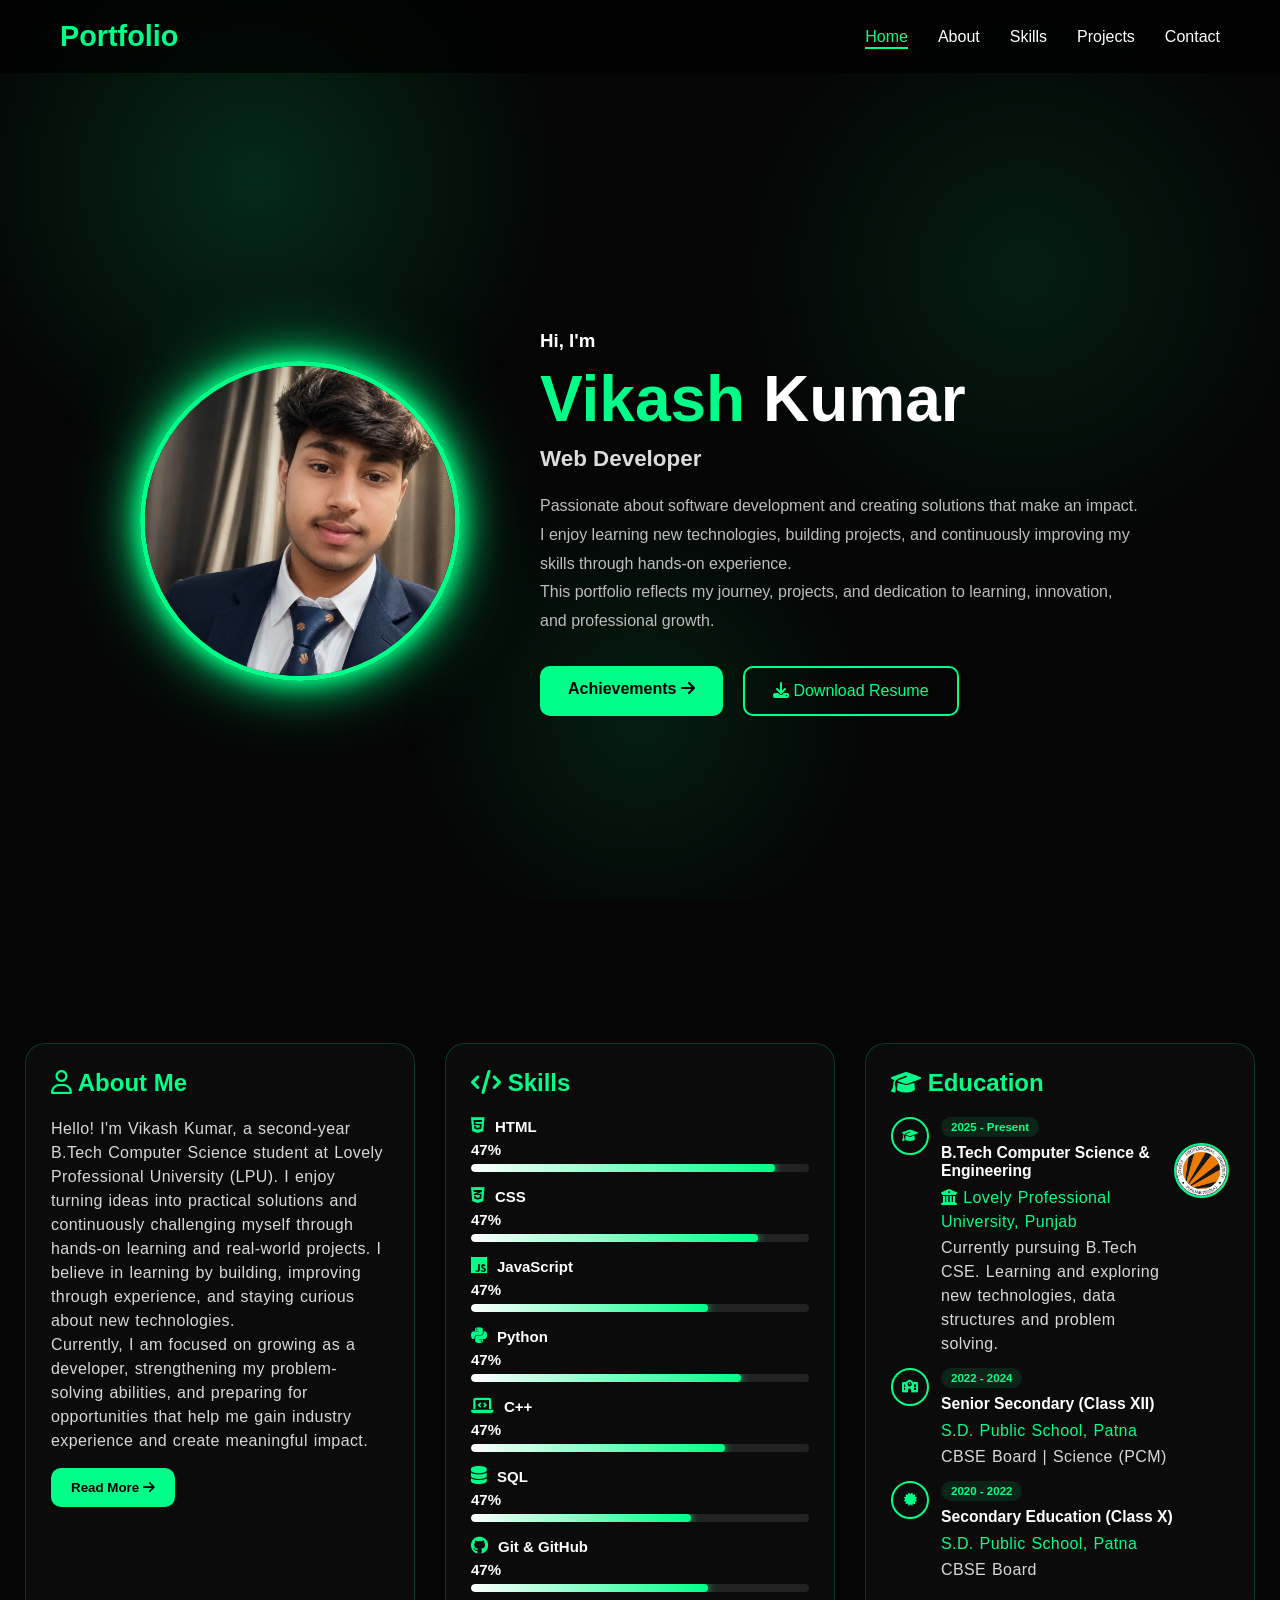
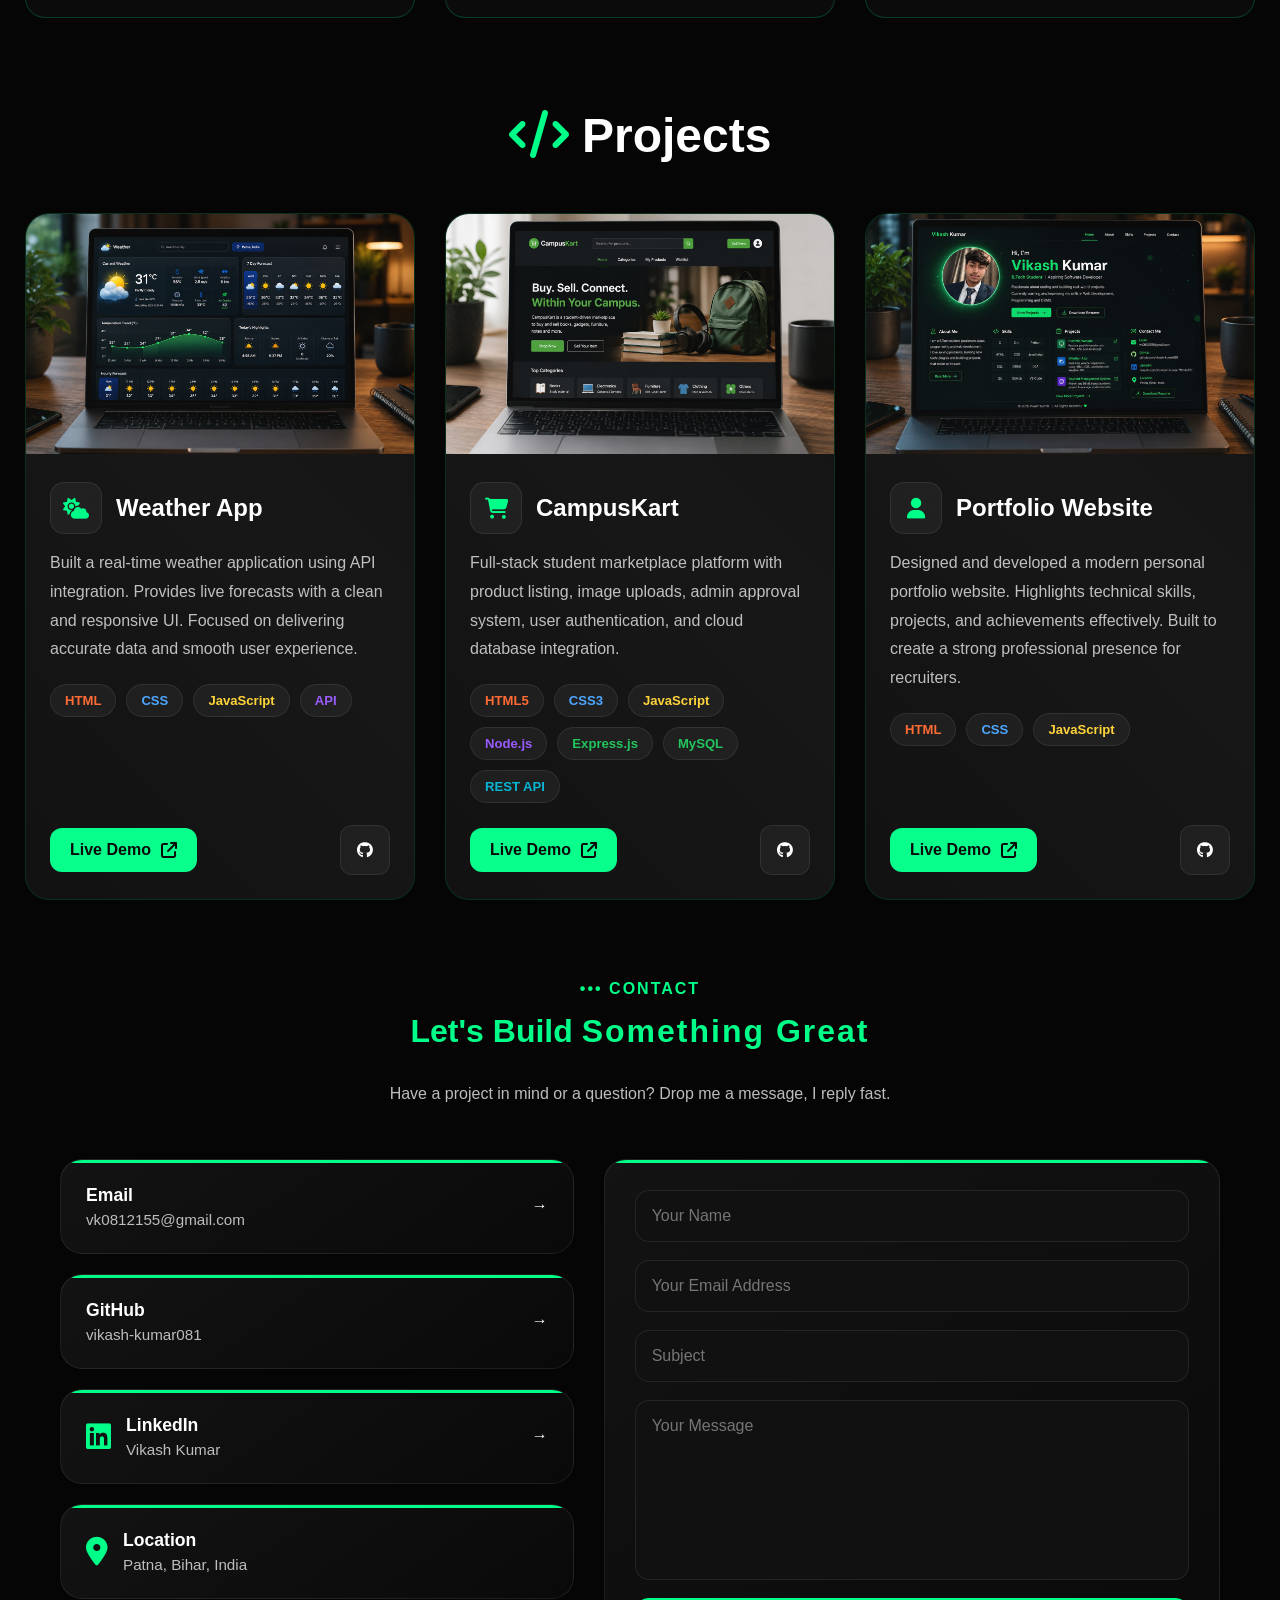
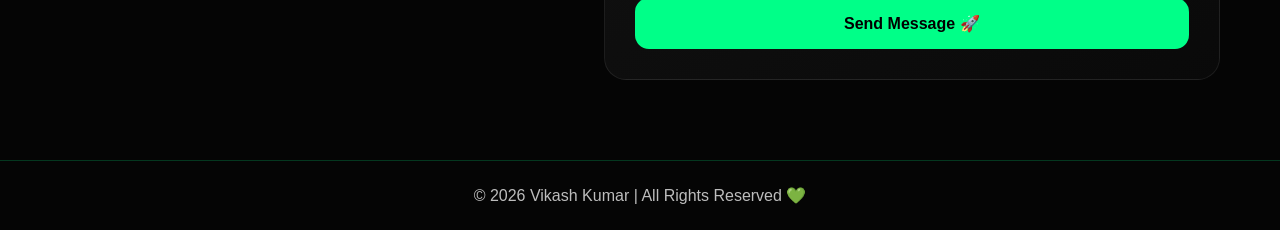
==== commit f4378639: "Update index.html change education card" ====
--- a/index.html
+++ b/index.html
@@ -241,11 +241,9 @@
                              </p>
                        
 
-                        <p>
-                            Currently pursuing my bachelor's degree.
-                            Learning and exploring new technologies,
-                            data structures and problem solving.
-                        </p>
+                      <p class="edu-desc">
+    Currently pursuing B.Tech CSE. Learning and exploring new technologies, data structures and problem solving.
+</p>
                     </div>
 
                   <img src="logo lpu.jfif"
@@ -266,15 +264,16 @@
             <div class="timeline-content">
 
                 <span class="year-badge">2022 - 2024</span>
-
-                <h3>Higher Secondary (12th)</h3>
-
-                <p class="college">
-                    CBSE, Patna
-                </p>
-                <p class="edu-desc">
-    Science Stream (PCM)
-</p>
+                <h3>Senior Secondary (Class XII)</h3>
+
+<p class="college">
+    S.D. Public School, Patna
+</p>
+
+<p class="edu-desc">
+    CBSE Board | Science (PCM)
+</p>
+               
             </div>
 
         </div>
@@ -288,15 +287,16 @@
             <div class="timeline-content">
 
                 <span class="year-badge">2020 - 2022</span>
-
-                <h3>Secondary (10th)</h3>
-
-                <p class="college">
-                    CBSE, Patna
-                </p>
-                <p class="edu-desc">
-    Strong academic foundation and discipline.
-</p>
+<h3>Secondary Education (Class X)</h3>
+
+<p class="college">
+    S.D. Public School, Patna
+</p>
+
+<p class="edu-desc">
+    CBSE Board
+</p>
+               
             </div>
 
         </div>
@@ -642,14 +642,18 @@
 
         </div>
 
- <form class="contact-form hidden"
+<form class="contact-form hidden"
       style="transition-delay:0.9s;"
-      action="https://formsubmit.co/vk0218155@gmail.com"
+      action="https://api.web3forms.com/submit"
       method="POST">
 
-    <input type="hidden" name="_subject" value="New Portfolio Message">
-
-    <input type="hidden" name="_captcha" value="false">
+    <input type="hidden"
+           name="access_key"
+           value="c5e62e09-566a-462c-a292-d1e8403ce820">
+
+    <input type="hidden"
+           name="subject"
+           value="New Portfolio Message">
 
     <input
         type="text"
@@ -666,7 +670,7 @@
 
     <input
         type="text"
-        name="subject"
+        name="subject_line"
         placeholder="Subject">
 
     <textarea
@@ -679,7 +683,7 @@
     </button>
 
 </form>
-    </div>
+    <!-- </div> -->
 
 </section>
 <footer>
--- a/style.css
+++ b/style.css
@@ -11,7 +11,6 @@
 color:white;
 overflow-x:hidden;
 }
-
 /* BACKGROUND */
 
 .particles{
@@ -26,7 +25,6 @@
 radial-gradient(circle at 50% 80%,rgba(0,255,136,.1),transparent 25%);
 z-index:-1;
 }
-
 /* NAVBAR */
 
 header{
@@ -112,7 +110,7 @@
 justify-content:center;
 align-items:center;
 gap:80px;
-padding:50px 20px;
+margin-bottom: 10px;
 }
 
 .hero-image img{
@@ -208,12 +206,12 @@
 /* GRID SECTION */
 
 .grid-section{
-max-width:1200px;
-margin:auto;
-padding:60px 20px;
-display:grid;
-grid-template-columns:repeat(auto-fit,minmax(320px,1fr));
-gap:25px;
+    max-width:1315px;
+    margin:auto;
+    padding:60px 25px;
+    display:grid;
+    grid-template-columns:repeat(3,1fr);
+    gap:30px;
 }
 
 .card{
@@ -223,7 +221,8 @@
 border:1px solid rgba(0,255,136,.2);
 transition:.4s;
 }
-
+.cards-container{
+margin-top: 80px;}
 .card:hover{
 transform:translateY(-8px);
 border-color:#00ff88;
@@ -278,7 +277,7 @@
 transition:width 2s ease;
 }
 
-/* PROJECTS */
+PROJECTS
 
 .project-box{
 display:flex;
@@ -317,7 +316,6 @@
 cursor:pointer;
 font-weight:600;
 }
-
 /* POPUP */
 
 .about-popup{
@@ -491,29 +489,17 @@
 rgba(20,20,20,.95),
 rgba(10,10,10,.95)
 );
-
 border:1px solid rgba(255,255,255,.08);
-
 border-radius:22px;
-
 padding:25px;
-
 display:flex;
-
 align-items:center;
-
 justify-content:space-between;
-
 color:white;
-
 text-decoration:none;
-
 transition:.4s ease;
-
 backdrop-filter:blur(12px);
-
 position:relative;
-
 overflow:hidden;
 }
 
@@ -567,21 +553,13 @@
 );
 
 border:1px solid rgba(255,255,255,.08);
-
 border-radius:22px;
-
 padding:30px;
-
 display:flex;
-
 flex-direction:column;
-
 gap:18px;
-
 backdrop-filter:blur(12px);
-
 position:relative;
-
 overflow:hidden;
 }
 
@@ -755,3 +733,542 @@
     position:sticky;
 }
 }
+/* ================= PROJECT SECTION ================= */
+
+.premium-projects{
+    max-width:1335px;
+    margin:30px auto;
+    padding:0 25px;
+}
+.project-header{
+    text-align:center;
+    margin-bottom:50px;
+}
+
+.project-header h2{
+    font-size:3rem;
+    color:#fff;
+}
+
+.project-header i{
+    color:#00ff88;
+}
+
+/* GRID */
+
+.premium-grid{
+    display:grid;
+    grid-template-columns:repeat(auto-fit,minmax(340px,1fr));
+    gap:30px;
+}
+
+/* CARD */
+
+.premium-card{
+    background:#0b0b0b;
+    border:1px solid rgba(0,255,136,.15);
+    border-radius:24px;
+    overflow:hidden;
+    position:relative;
+    transition:.5s;
+}
+
+.premium-card::before{
+    content:"";
+    position:absolute;
+    top:-100%;
+    left:-100%;
+    width:250%;
+    height:250%;
+
+    background:
+    linear-gradient(
+        45deg,
+        transparent,
+        rgba(255,255,255,.05),
+        transparent
+    );
+
+    transition:1s;
+}
+
+.premium-card:hover::before{
+    top:100%;
+    left:100%;
+}
+
+.premium-card:hover{
+    transform:translateY(-12px);
+    border-color:#00ff88;
+
+    box-shadow:
+    0 0 20px rgba(0,255,136,.25),
+    0 0 40px rgba(0,255,136,.15);
+}
+
+/* IMAGE */
+
+.project-image{
+    overflow:hidden;
+}.timeline-content h3{
+    margin:8px;
+}
+.project-image img{
+    width:100%;
+    height:240px;
+    object-fit:cover;
+    transition:.6s;
+}
+
+.premium-card:hover img{
+    transform:scale(1.08);
+}
+
+/* CONTENT */
+
+.project-info{
+    padding:24px;
+}
+
+/* ICON */
+
+.project-icon{
+
+    width:52px;
+    height:52px;
+
+    display:flex;
+    align-items:center;
+    justify-content:center;
+
+    flex-shrink:0;
+
+    border-radius:14px;
+
+    background:rgba(255,255,255,.05);
+
+    backdrop-filter:blur(12px);
+
+    border:1px solid rgba(255,255,255,.08);
+
+    color:#00ff88;
+
+    font-size:1.3rem;
+
+    margin-bottom:0;
+
+    transition:.3s;
+}
+.premium-card:hover .project-icon{
+
+    background:rgba(0,255,136,.1);
+
+    border-color:rgba(0,255,136,.3);
+
+    transform:scale(1.08);
+}
+
+/* TITLE */
+
+.title-row{
+    display:flex;
+    justify-content:space-between;
+    align-items:center;
+    margin-bottom:15px;
+}
+
+.title-left h3{
+    margin:0;
+    font-size:1.5rem;
+    color:#fff;
+}
+.title-left{
+    display:flex;
+    align-items:center;
+    gap:14px;
+}
+
+/* GITHUB */
+
+.github-btn{
+    width:46px;
+    height:46px;
+    display:flex;
+    align-items:center;
+    justify-content:center;
+    border-radius:12px;
+    background:rgba(255,255,255,.05);
+    backdrop-filter:blur(12px);
+    border:1px solid rgba(255,255,255,.08);
+    color:white;
+    text-decoration:none;
+    transition:.3s;
+}
+.github-btn:hover{
+    transform:translateY(-2px);
+    border-color:#00ff88;
+    color:#00ff88;
+    box-shadow:0 0 12px rgba(0,255,136,.25);
+}
+/* DESCRIPTION */
+
+.project-info p{
+    color:#bdbdbd;
+    line-height:1.8;
+    margin-bottom:20px;
+}
+
+/* TECH TAGS */
+
+.tech-tags{
+    display:flex;
+    flex-wrap:wrap;
+    gap:10px;
+    margin-bottom:22px;
+}
+
+.tech-tags span{
+    padding:8px 14px;
+    border-radius:50px;
+    font-size:.82rem;
+    font-weight:600;
+    transition:.3s;
+}
+/* COLORS */
+.tech-tags span{
+    padding:8px 14px;
+    border-radius:50px;
+    background:rgba(255,255,255,.05);
+    backdrop-filter:blur(12px);
+    border:1px solid rgba(255,255,255,.08);
+    font-size:.82rem;
+    font-weight:600;
+}
+.tech-tags span:nth-child(1){
+    color:#ff6b35; /* HTML */
+}
+
+.tech-tags span:nth-child(2){
+    color:#4da6ff; /* CSS */
+}
+
+.tech-tags span:nth-child(3){
+    color:#ffd43b; /* JS */
+}
+
+.tech-tags span:nth-child(4){
+    color:#9b5cff; /* API / Node */
+}
+
+.tech-tags span:nth-child(5){
+    color:#22c55e; /* MySQL */
+}
+.tech-tags span:nth-child(6){
+    color:#22c55e; /* MySQL */
+}
+
+.tech-tags span:nth-child(7){
+    color:#06b6d4; /* REST API */
+}
+
+.tech-tags span:nth-child(8){
+    color:#f97316; /* Multer */
+}
+
+.tech-tags span:nth-child(9){
+    color:#ef4444; /* Render */
+}
+
+.tech-tags span:nth-child(10){
+    color:#ffffff; /* GitHub */
+}
+/* LIVE BUTTON */
+
+.view-btn{
+    display:inline-flex;
+    align-items:center;
+    gap:10px;
+    padding:13px 20px;
+    border-radius:12px;
+    text-decoration:none;
+    background:#00ff88;
+    color:black;
+    font-weight:700;
+    transition:.4s;
+}
+
+.view-btn:hover{
+    transform:translateY(-4px);
+    box-shadow:
+    0 0 20px #00ff88;
+}
+
+/* STAGGER */
+
+.card-1{
+    transition-delay:.2s;
+}
+.card-2{
+    transition-delay:.5s;
+}
+.card-3{
+    transition-delay:.8s;
+}
+/* MOBILE */
+
+@media(max-width:768px){
+
+    .project-header h2{
+        font-size:2rem;
+    }
+
+    .project-image img{
+        height:200px;
+    }
+
+}
+.skill-card{
+    transition:.3s;
+}
+
+.skill-card:hover{
+    transform:translateY(-8px);
+    border-color:#00ff88;
+
+    box-shadow:
+    0 0 20px rgba(0,255,136,.25),
+    0 0 40px rgba(0,255,136,.15);
+}
+.title-left{
+    display:flex;
+    align-items:center;
+    gap:14px;
+}
+.project-actions{
+    display:flex;
+    align-items:center;
+    width:100%;
+    margin-top:15px;
+}
+
+.project-actions .github-btn{
+    margin-left:auto;
+    width:50px;
+    height:50px;
+}
+#about p{
+    color:#d8d8d8;
+    font-size:1rem;
+    line-height:1.5;
+    letter-spacing:0.4px;
+    word-spacing:1px;
+    text-align:left;
+    margin-top:15px;
+     font-weight:400; 
+}
+
+.premium-card{
+    display:flex;
+    flex-direction:column;
+    height:100%;
+}
+
+.project-info{
+    display:flex;
+    flex-direction:column;
+    flex:1;
+}
+
+.project-actions{
+    margin-top:auto;
+    display:flex;
+    justify-content:space-between;
+    align-items:center;
+}
+#contact{
+    margin-top: 80px;
+}
+.education-card{
+    position:relative;
+}
+
+.timeline{
+    position:relative;
+    display:flex;
+    flex-direction:column;
+    gap:25px;
+}
+
+.timeline-item{
+    display:flex;
+    gap:18px;
+    position:relative;
+}
+.timeline-icon{
+    width:38px;
+    height:38px;
+    min-width:38px;
+    font-size:.8rem;
+    border-radius:50%;
+    display:flex;
+    align-items:center;
+    justify-content:center;
+    border:2px solid #00ff88;
+    color:#00ff88;
+    background:#0b0b0b;
+    transition:.3s;
+}
+
+.year-badge{
+    display:inline-block;
+    padding:6px 12px;
+    border-radius:30px;
+    background:rgba(0,255,136,.1);
+    color:#00ff88;
+    font-size:.8rem;
+    font-weight:600;
+    margin-bottom:12px;
+}
+
+.college{
+    color:#00ff88 !important;
+    font-weight:600;
+}
+
+.edu-top{
+    display:flex;
+    justify-content:space-between;
+    align-items:flex-start;
+    gap:15px;
+}
+
+.lpu-logo{
+    width:55px;
+    height:55px;
+    border-radius:50%;
+    object-fit:cover;
+    border:2px solid #00ff88;
+    flex-shrink:0;
+}
+
+.timeline-content{
+    transition:.3s ease;
+}
+
+.timeline-item:hover{
+    transform:translateY(-3px);
+}
+.timeline-content{
+    flex:1;
+}
+
+.timeline-item{
+    display:flex;
+    gap:18px;
+    align-items:flex-start;
+    transition:.3s ease;
+}
+.edu-desc{
+    color:#bdbdbd;
+    font-size:.9rem;
+    line-height:1.5;
+    margin-top:5px;
+}
+.edu-top{
+    display:flex;
+    align-items:flex-start;
+    gap:10px;
+}
+
+.edu-top > div{
+    flex:1;
+}
+
+.timeline-content h3{
+    font-size:1rem;
+    line-height:1.25;
+    margin-bottom:4px;
+}
+
+.college{
+    font-size:0.85rem;
+    margin-bottom:3px;
+}
+
+.edu-desc{
+    font-size:0.8rem;
+    line-height:1.35;
+}
+.year-badge{
+    padding:4px 10px;
+    font-size:.72rem;
+    margin-bottom:6px;
+}
+/* Education Compact Version */
+
+.timeline{
+    gap:18px;
+}
+
+.timeline-item{
+    gap:12px;
+}
+
+.timeline-content h3{
+    margin:4px 0;
+}
+
+.college{
+    margin-top:4px;
+    margin-bottom:2px;
+    line-height:1.2;
+}
+
+.edu-desc{
+    margin-top:0;
+    line-height:1.2;
+}
+
+.timeline{
+    gap:12px;
+}
+
+.timeline-content h3{
+    font-size:.98rem;
+    line-height:1.15;
+    margin:1px 0;
+}
+
+.college{
+    font-size:.82rem;
+    line-height:1.15;
+    margin:2px 0 !important;
+}
+
+.edu-desc{
+    font-size:.8rem;
+    line-height:1.25;
+    margin-top:2px !important;
+}
+.timeline-content h3{
+    font-size:0.98rem;
+    line-height:1.15;
+    margin-bottom:6px;
+}
+@media (max-width: 768px){
+
+    .grid-section{
+        grid-template-columns: 1fr;
+        gap: 20px;
+        padding: 30px 15px;
+    }
+
+    .card{
+        width:100%;
+    }
+
+    .cards-container{
+        margin-top:40px;
+    }
+
+}
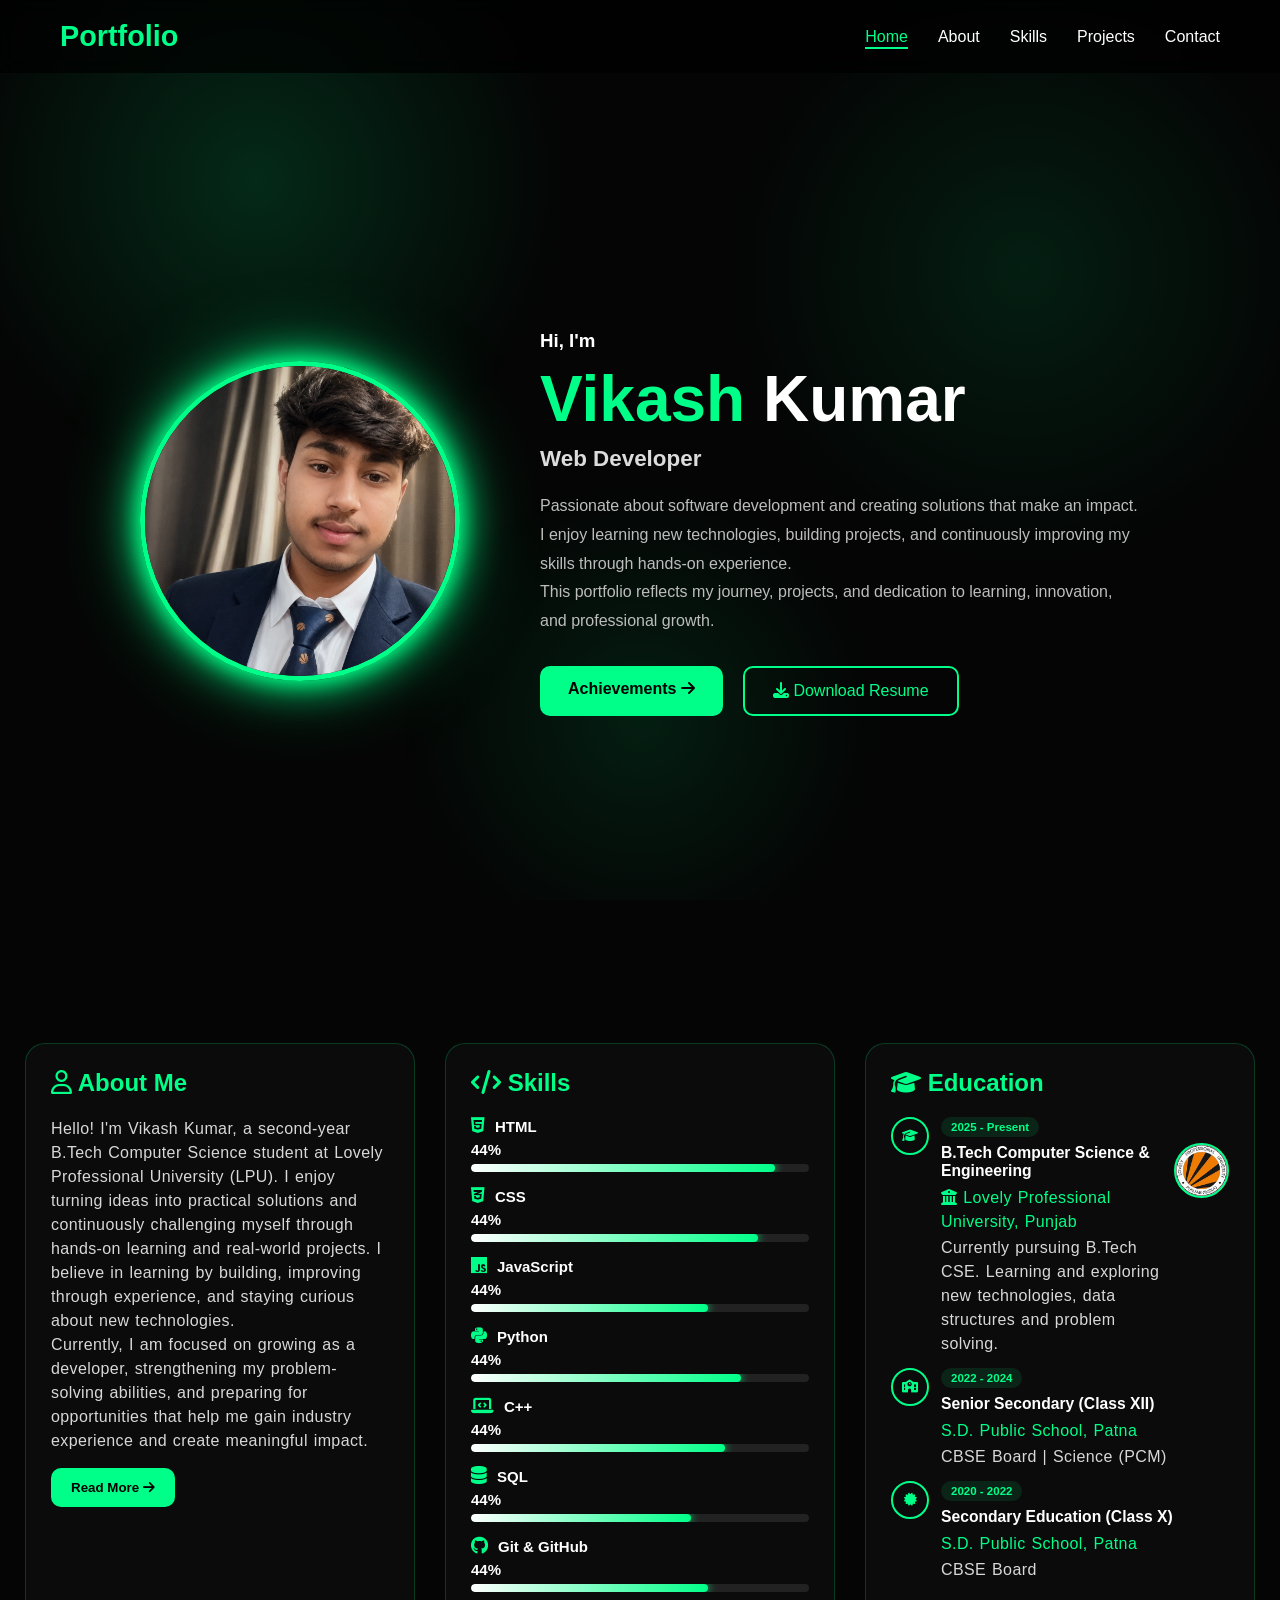
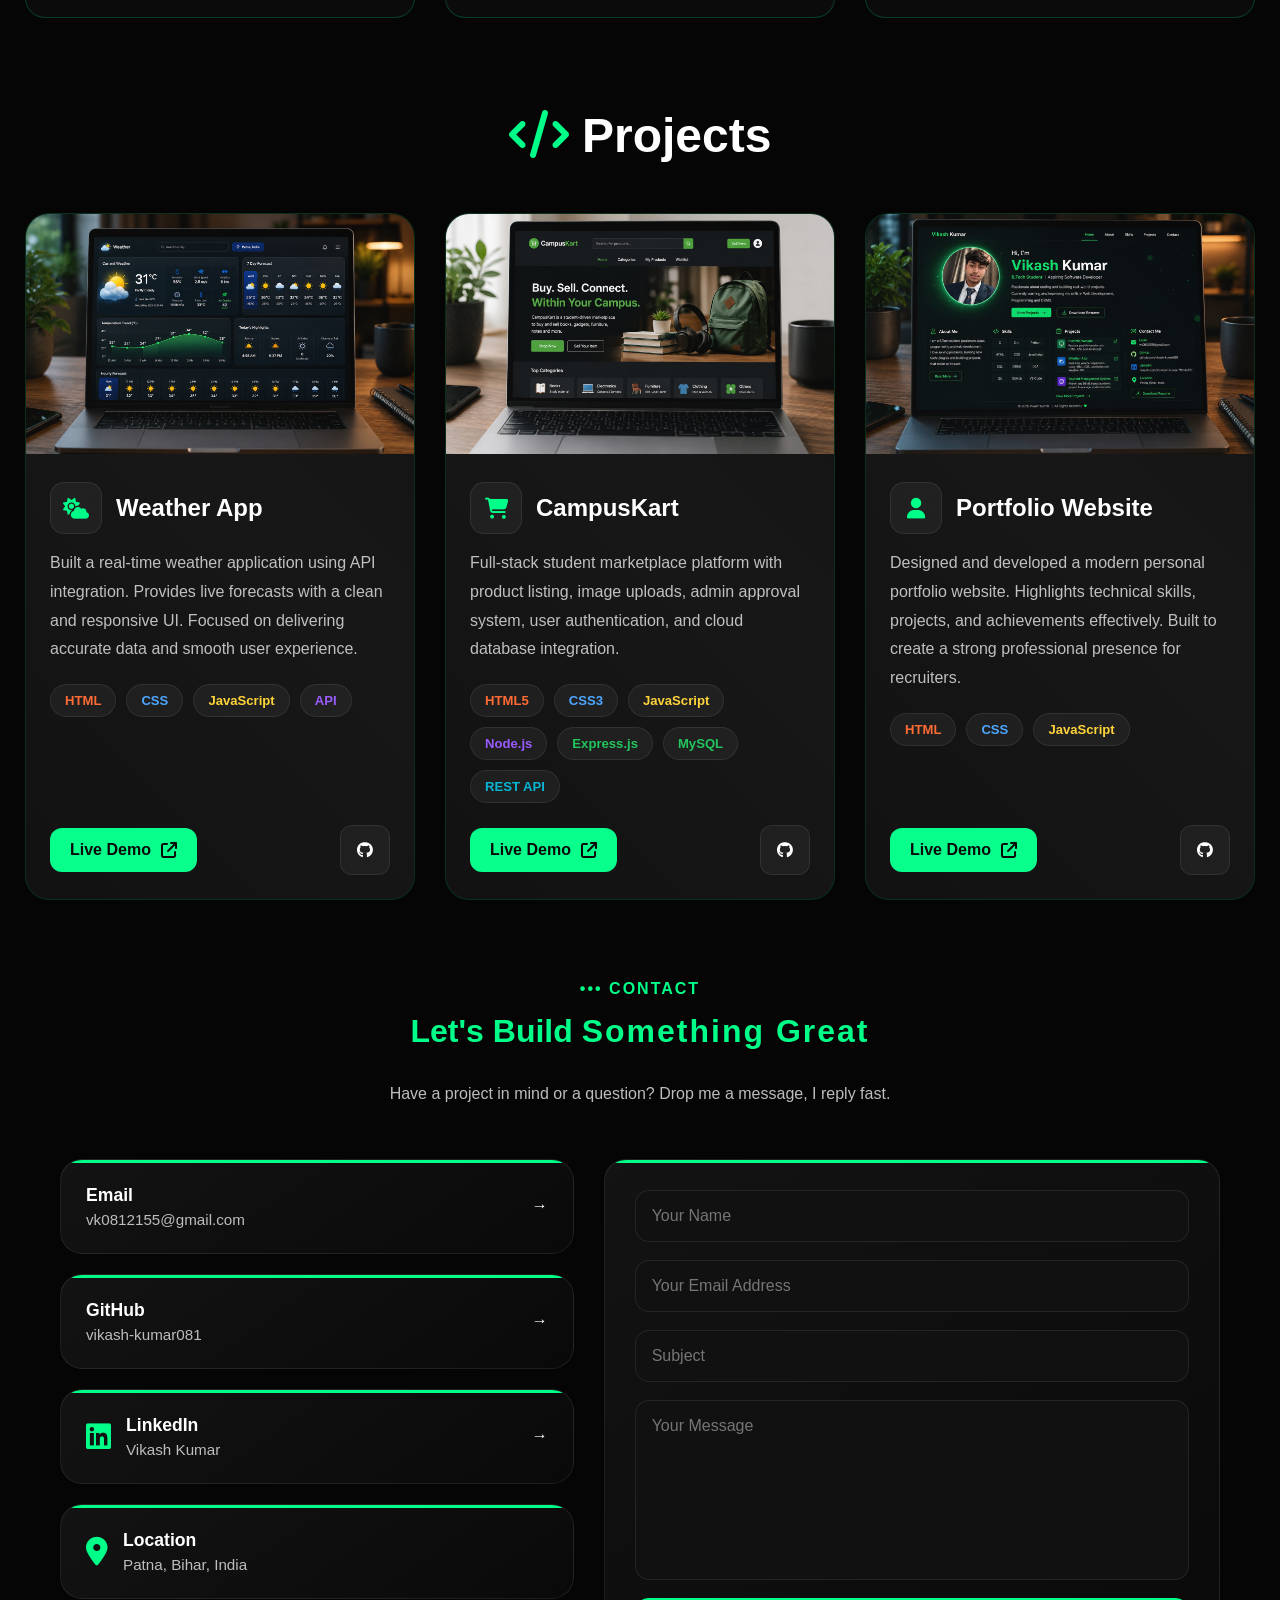
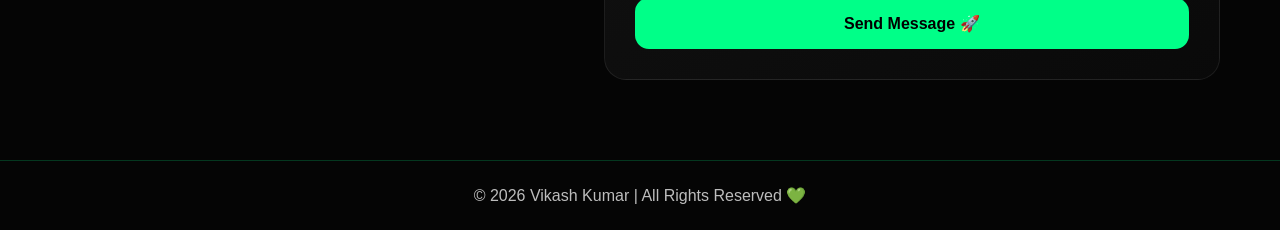
==== commit 94baea00: "Update index.html link change of campus-kart2" ====
--- a/index.html
+++ b/index.html
@@ -488,7 +488,7 @@
 
                <div class="project-actions">
 
-    <a href="https://vikash-kumar081.github.io/campus-kart/"
+    <a href="https://campuskart2.onrender.com?utm_source=chatgpt.com"
        target="_blank"
        class="view-btn">
 
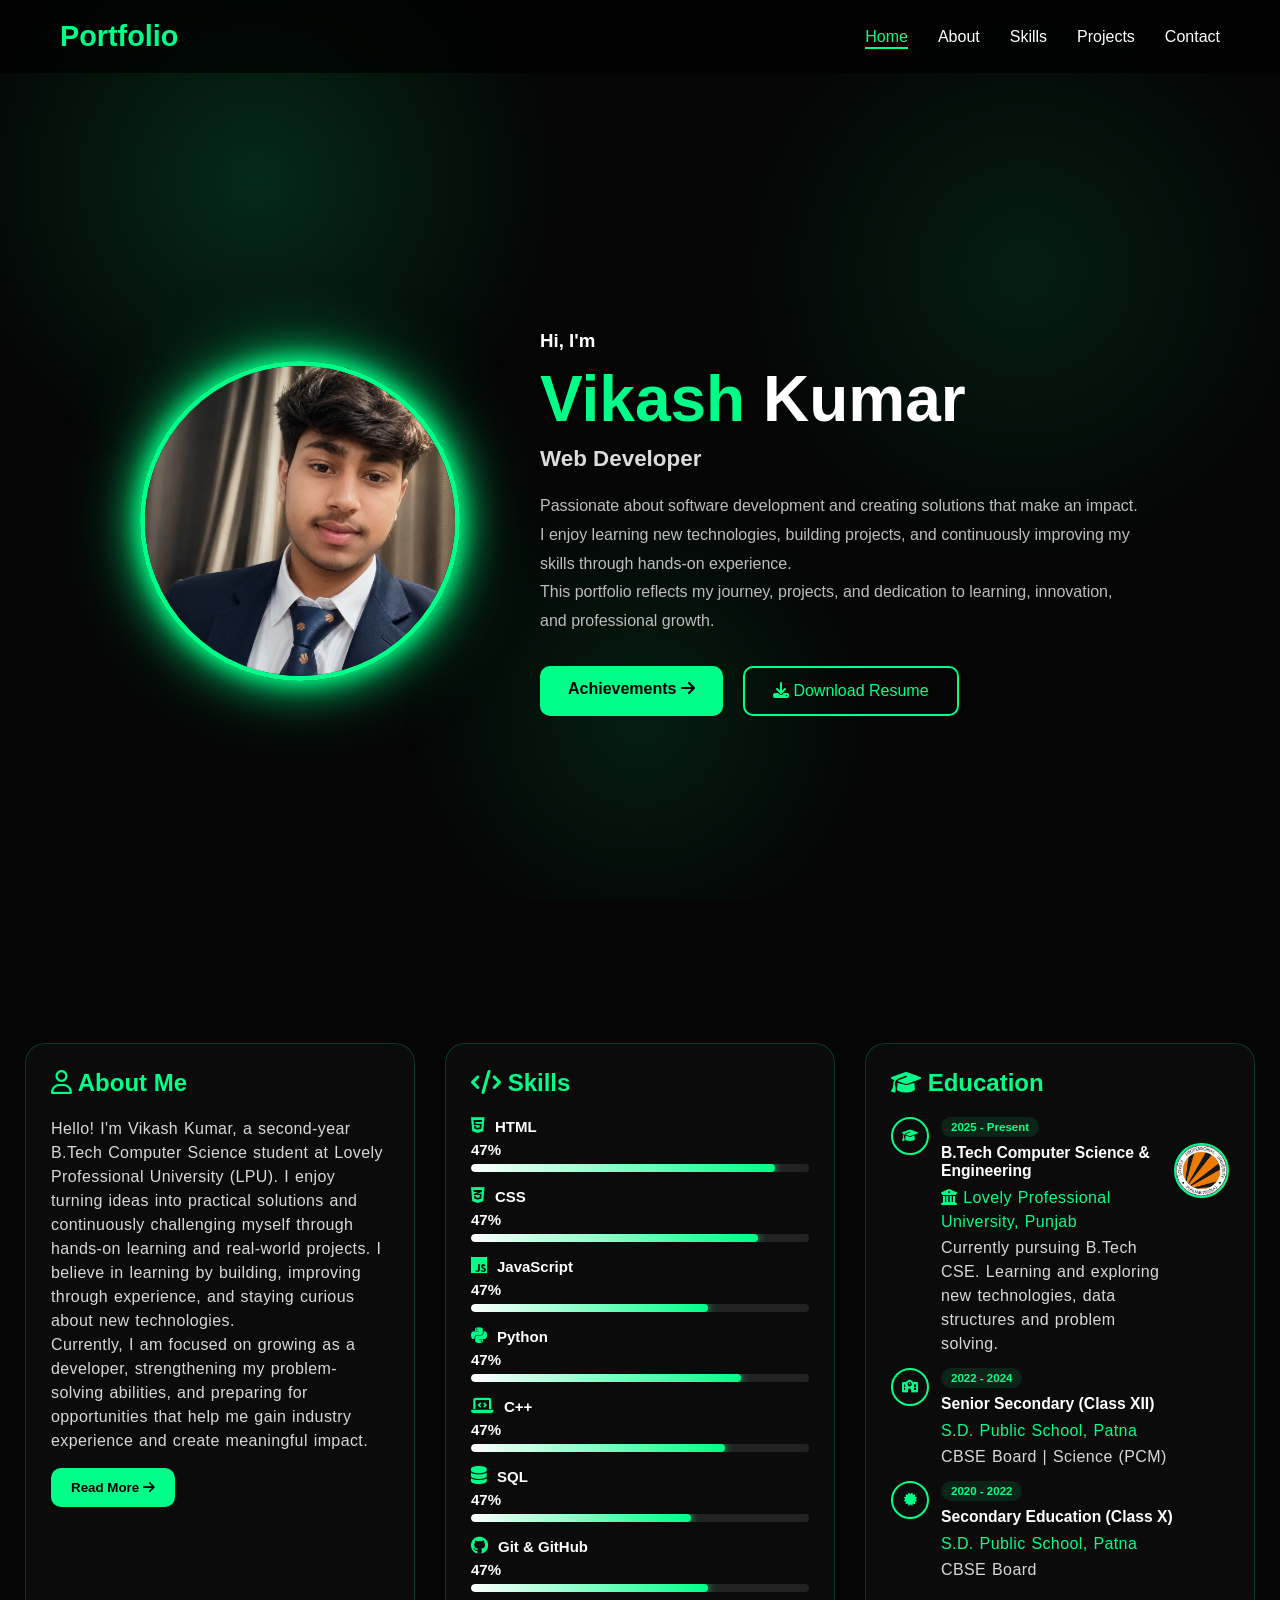
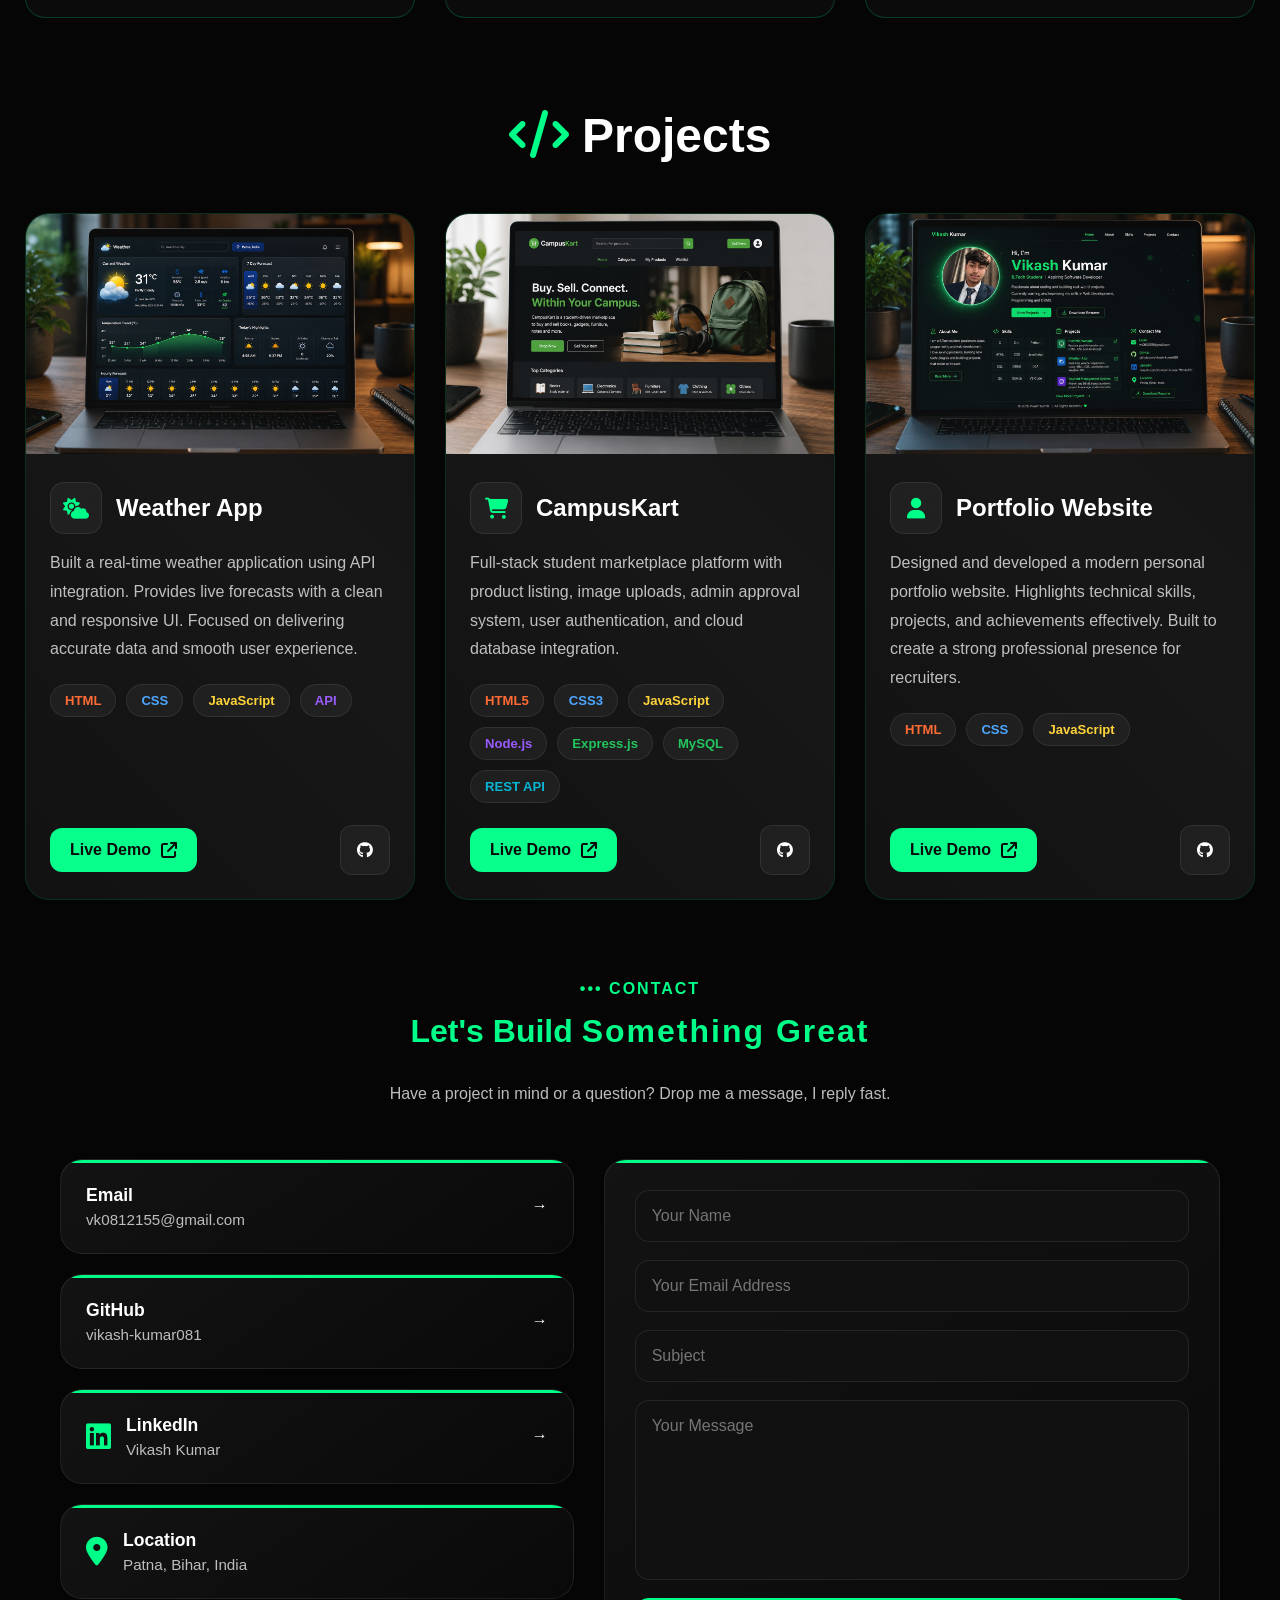
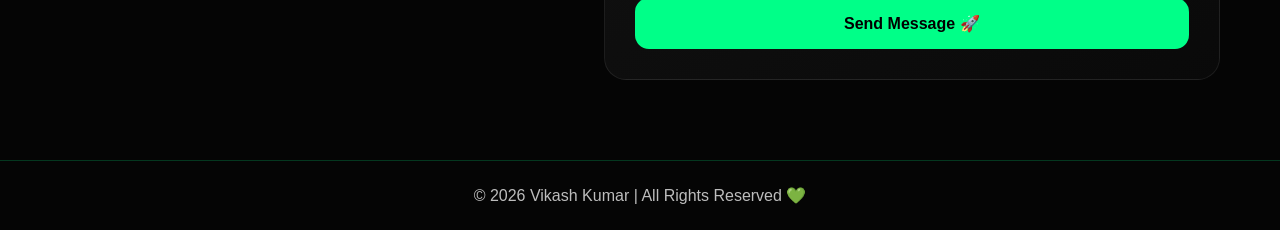
==== commit bd9e0346: "Update index.html change resume" ====
--- a/index.html
+++ b/index.html
@@ -81,7 +81,7 @@
                 <i class="fa-solid fa-arrow-right"></i>
             </a>
 
-            <a href="New cv.jpeg"
+          <a href="resume 4.png"
                class="btn-outline"
                download>
                 <i class="fa-solid fa-download"></i>
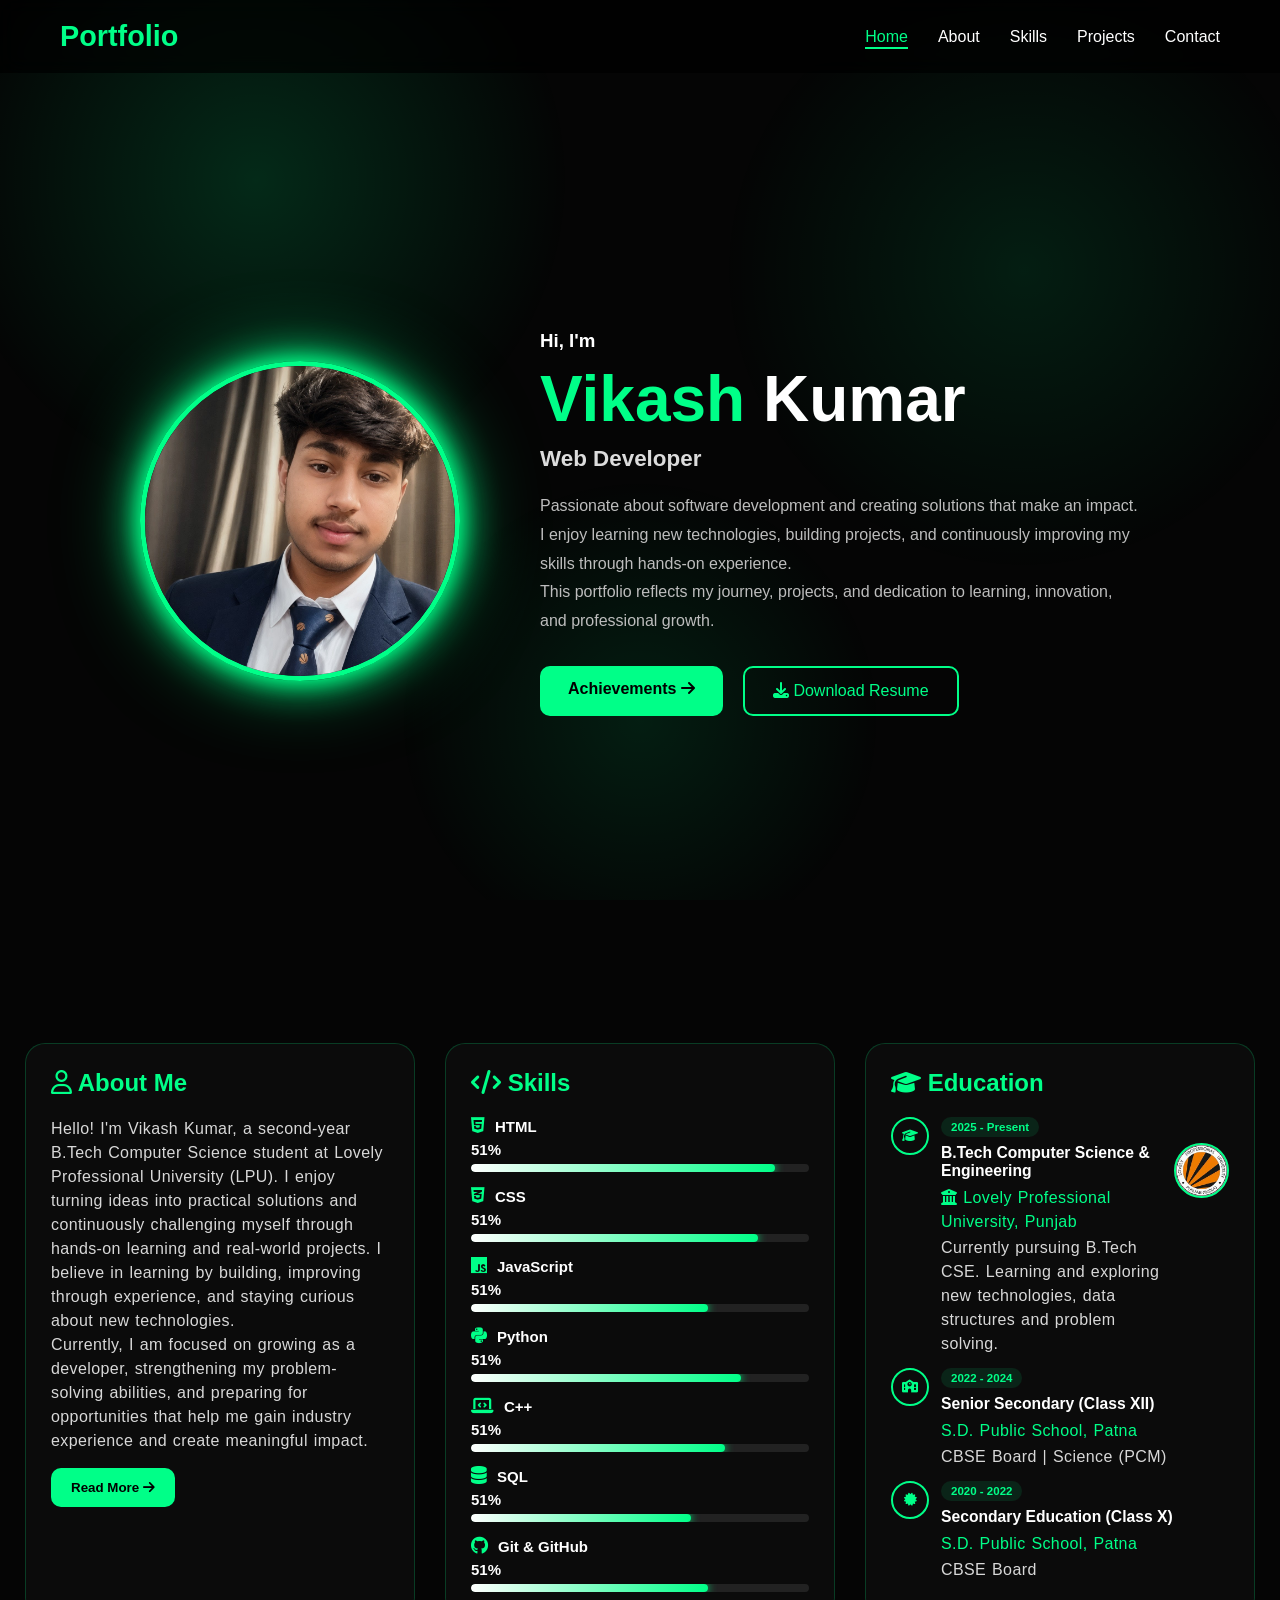
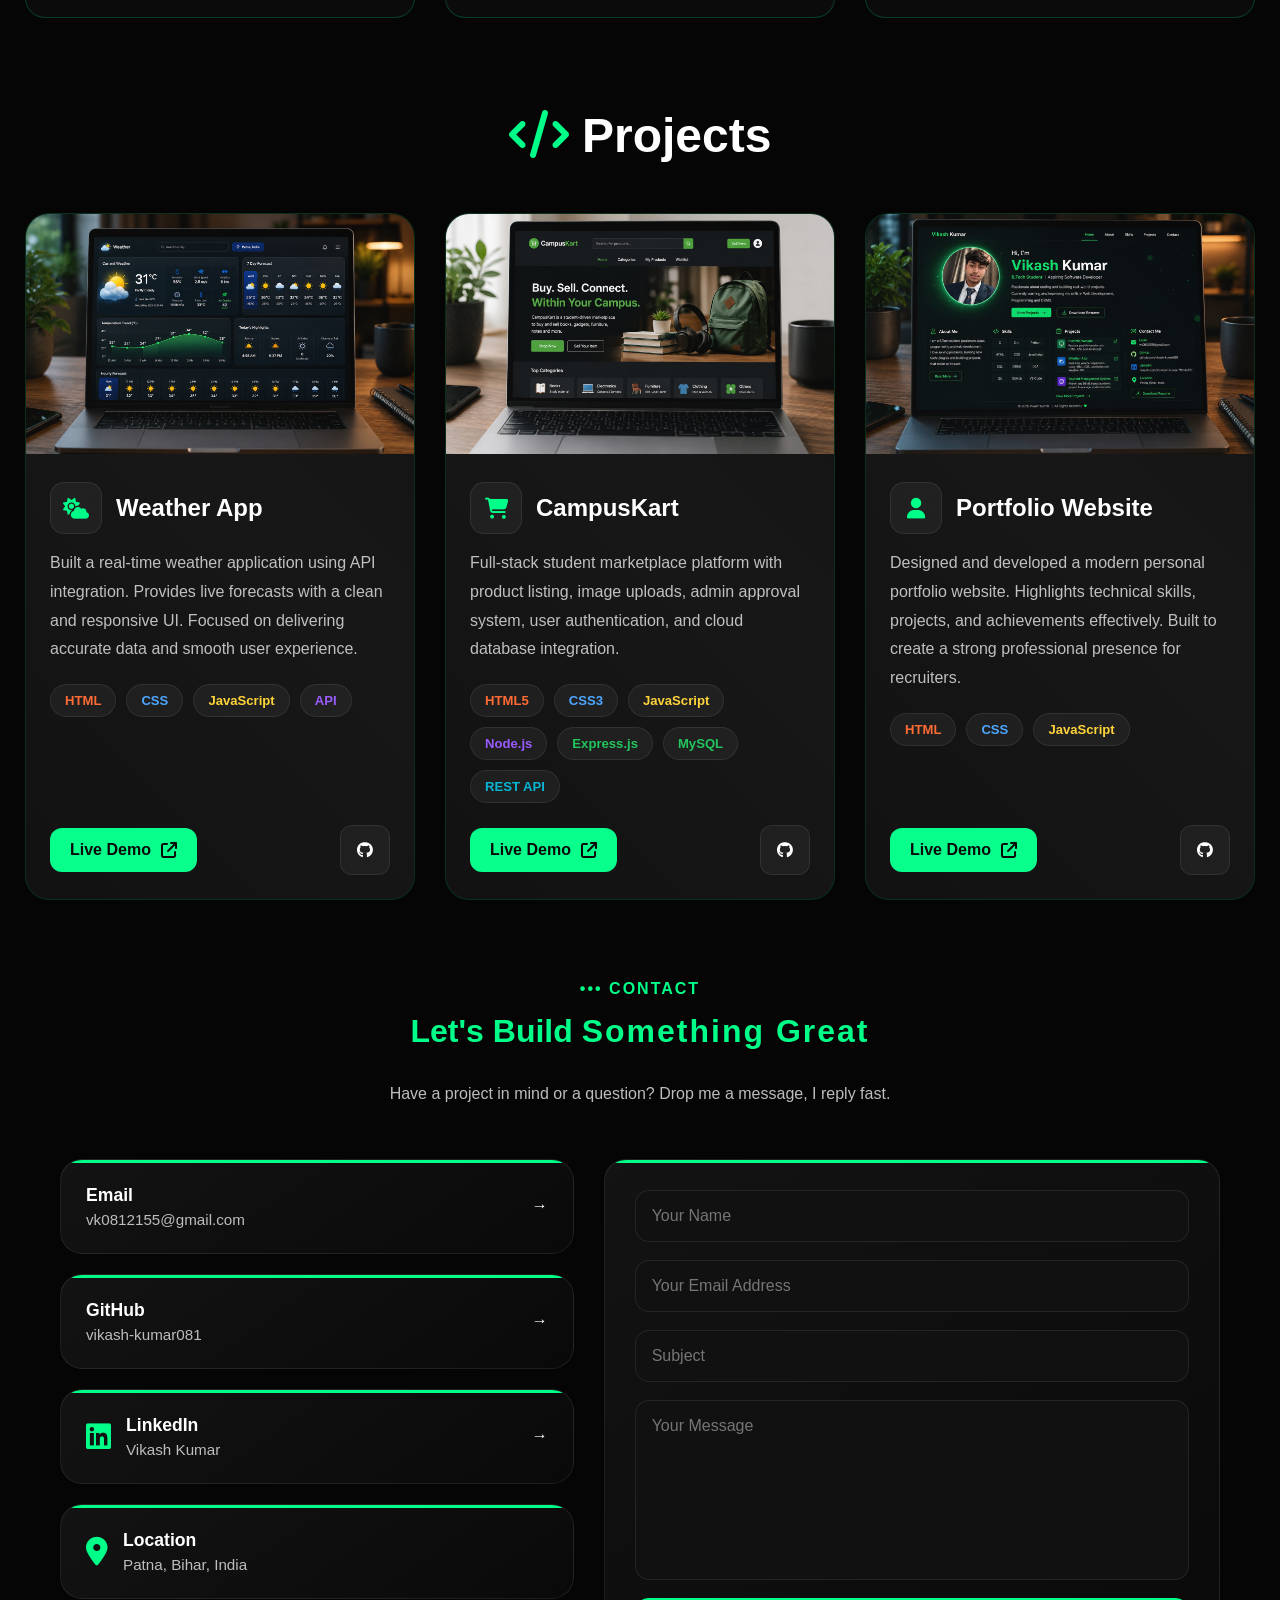
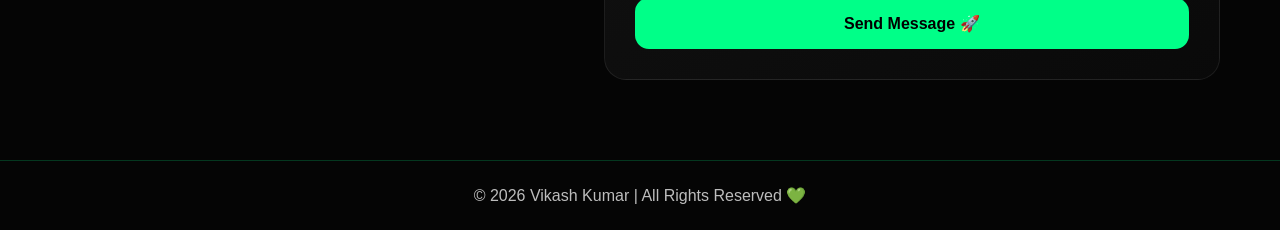
==== commit 798a626f: "Update print statement from 'Hello' to 'Goodbye'" ====
--- a/index.html
+++ b/index.html
@@ -497,7 +497,7 @@
 
     </a>
 
-    <a href="https://github.com/vikash-kumar081/campus-kart2"
+    <a href="https://github.com/vikash-kumar081/CampusKart2"
        target="_blank"
        class="github-btn">
 
@@ -702,4 +702,4 @@
 <script src="script.js"></script>
 
 </body>
-</html>+</html>
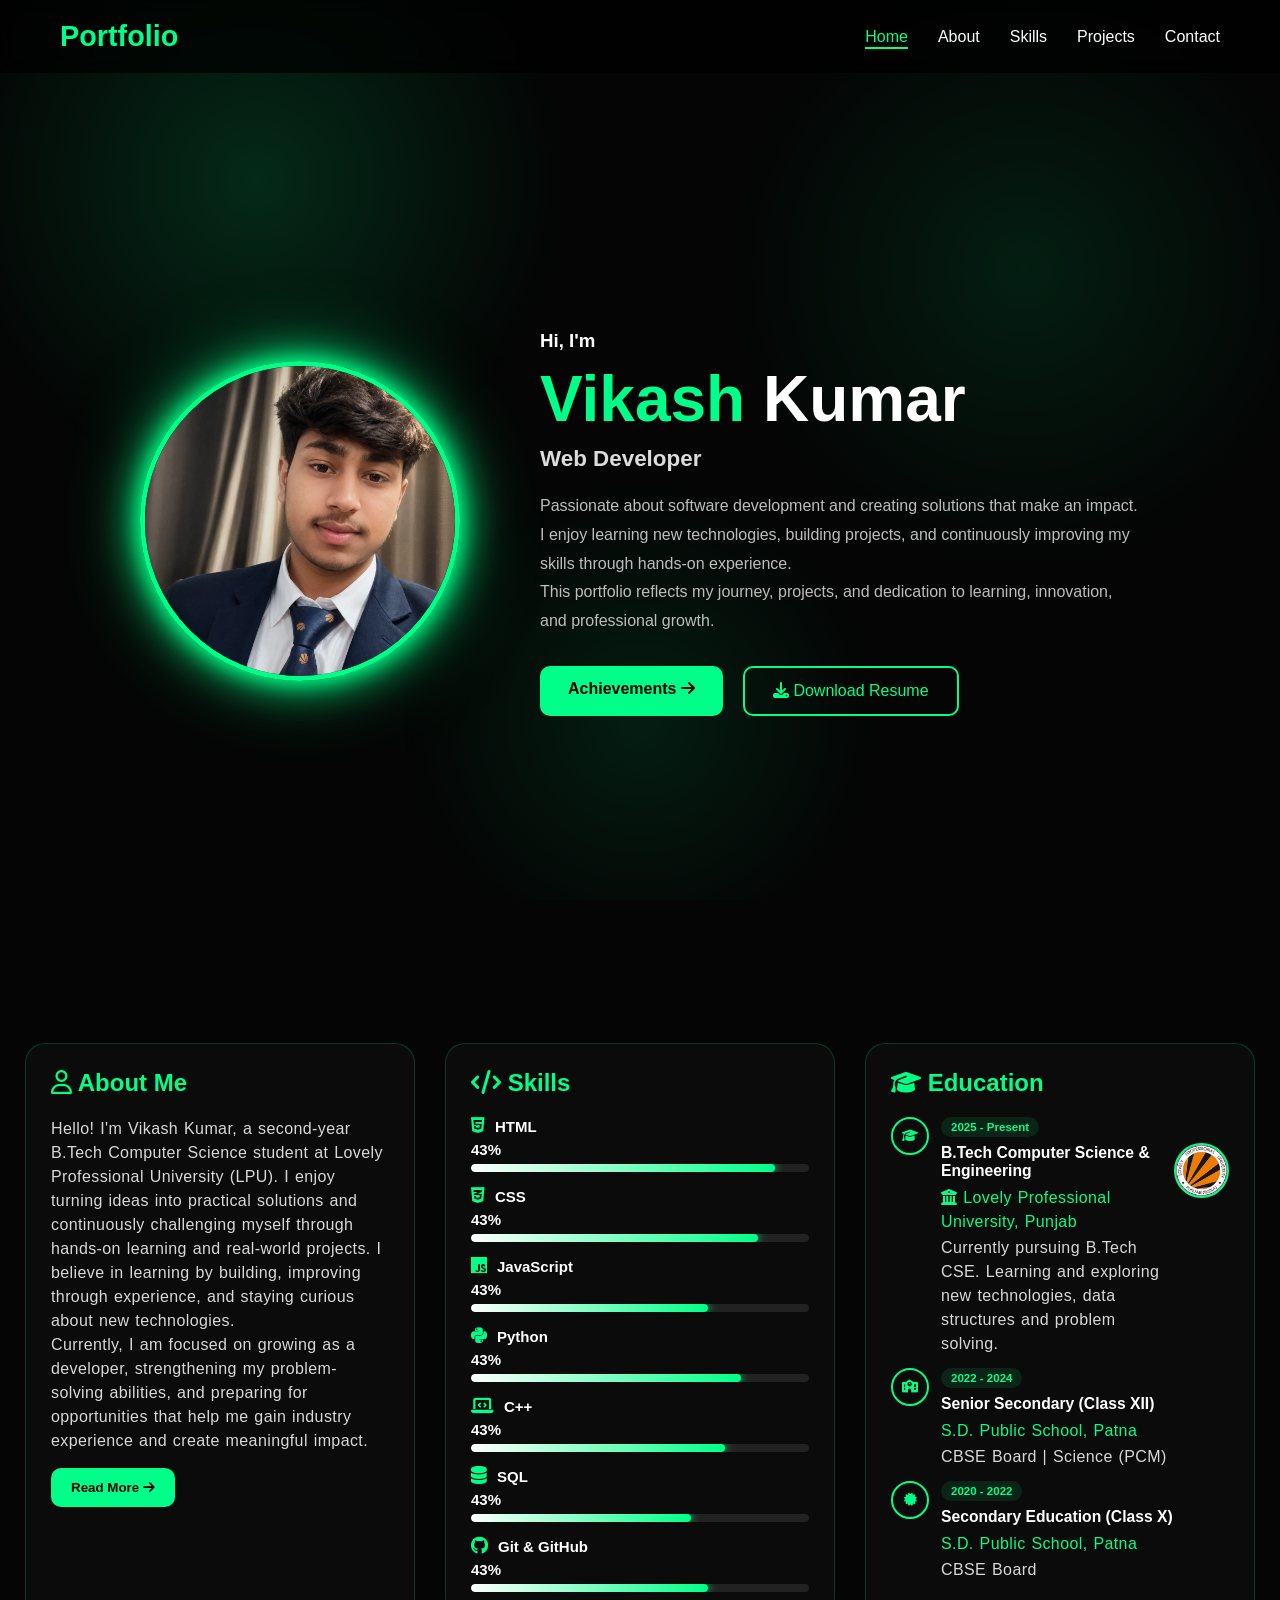
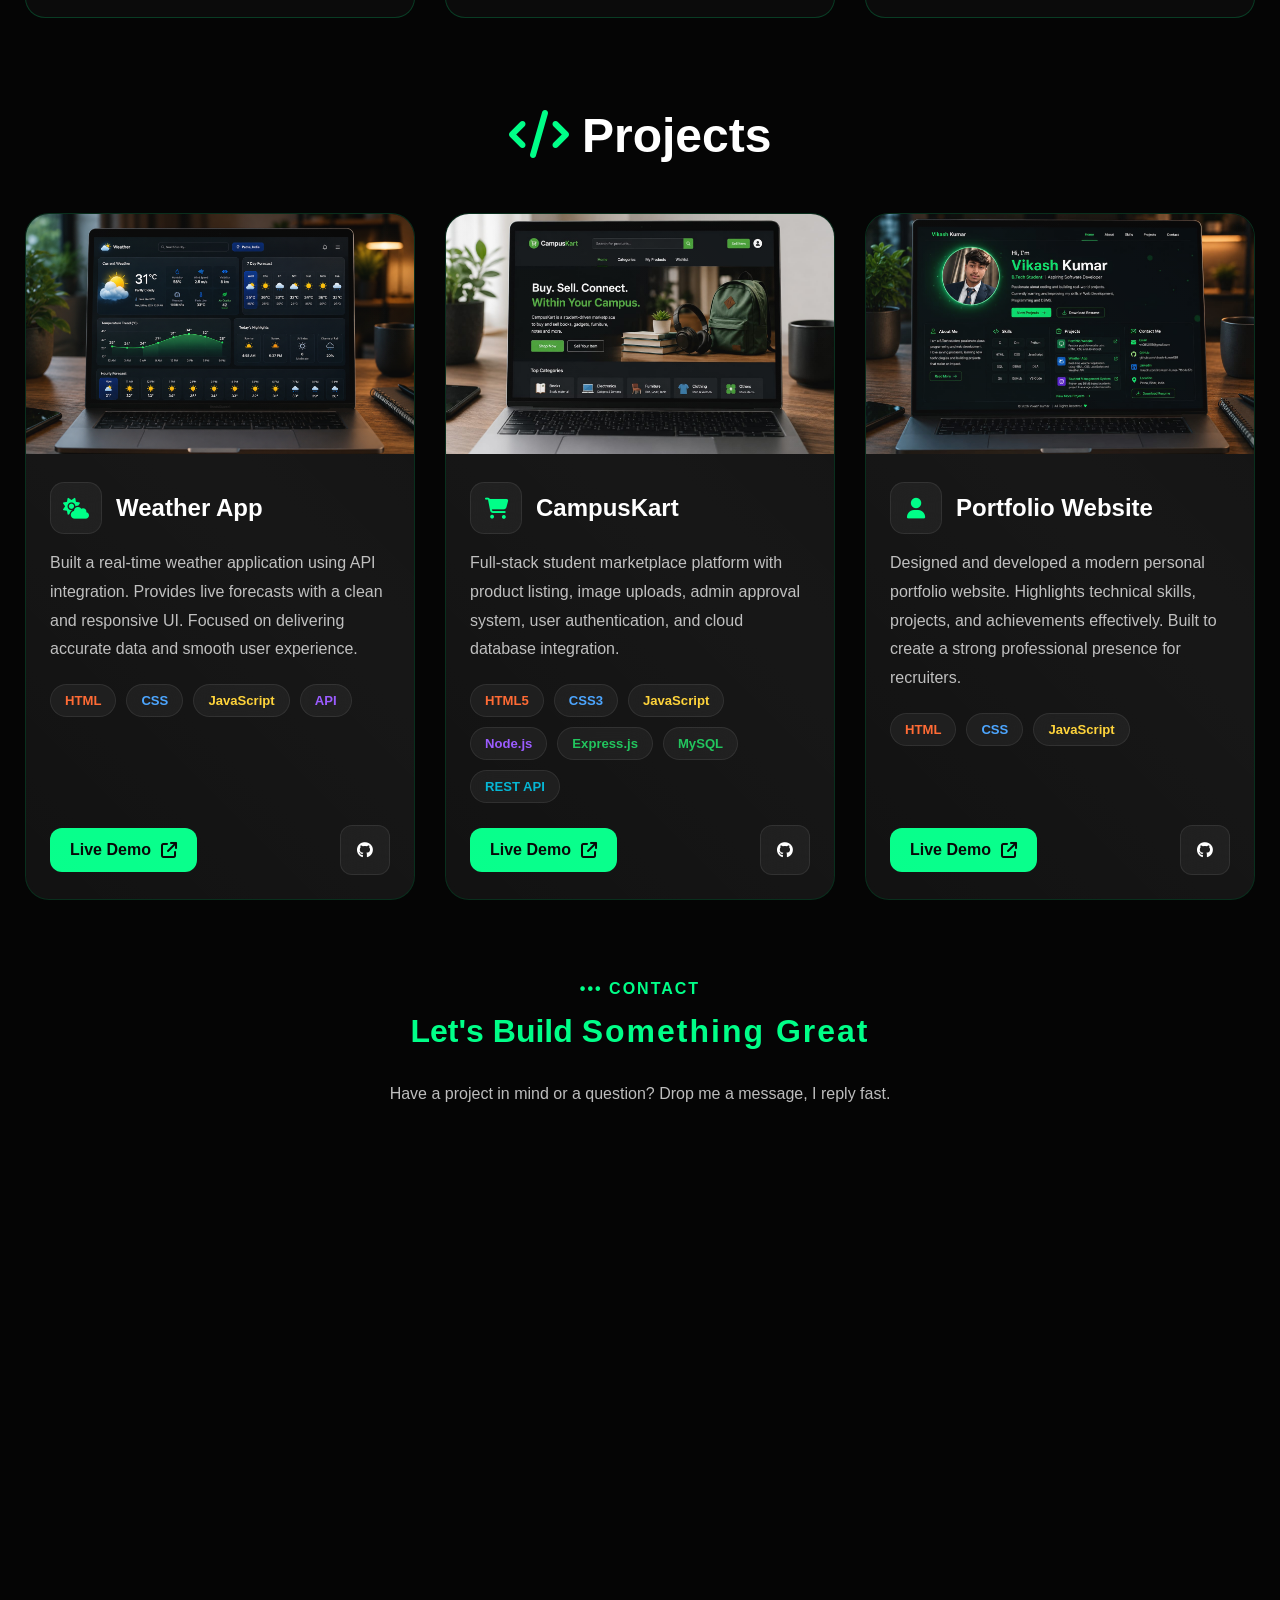
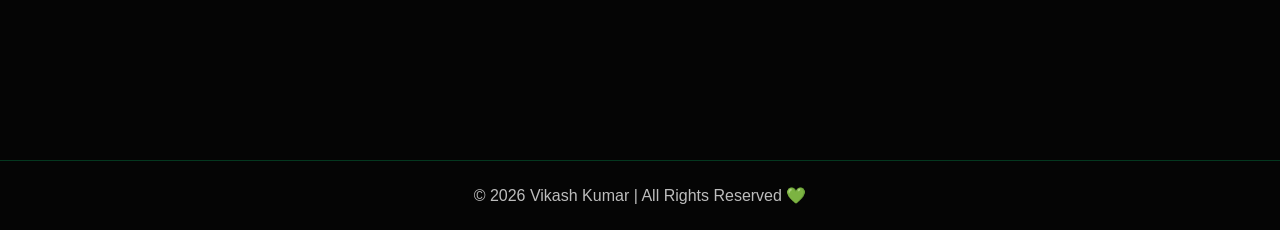
==== commit 064f98b7: "Update print statement from 'Hello' to 'Goodbye'" ====
--- a/index.html
+++ b/index.html
@@ -497,7 +497,7 @@
 
     </a>
 
-    <a href="https://github.com/vikash-kumar081/CampusKart2"
+    <a href="https://github.com/vikash-kumar081/CampusKart2.git"
        target="_blank"
        class="github-btn">
 
